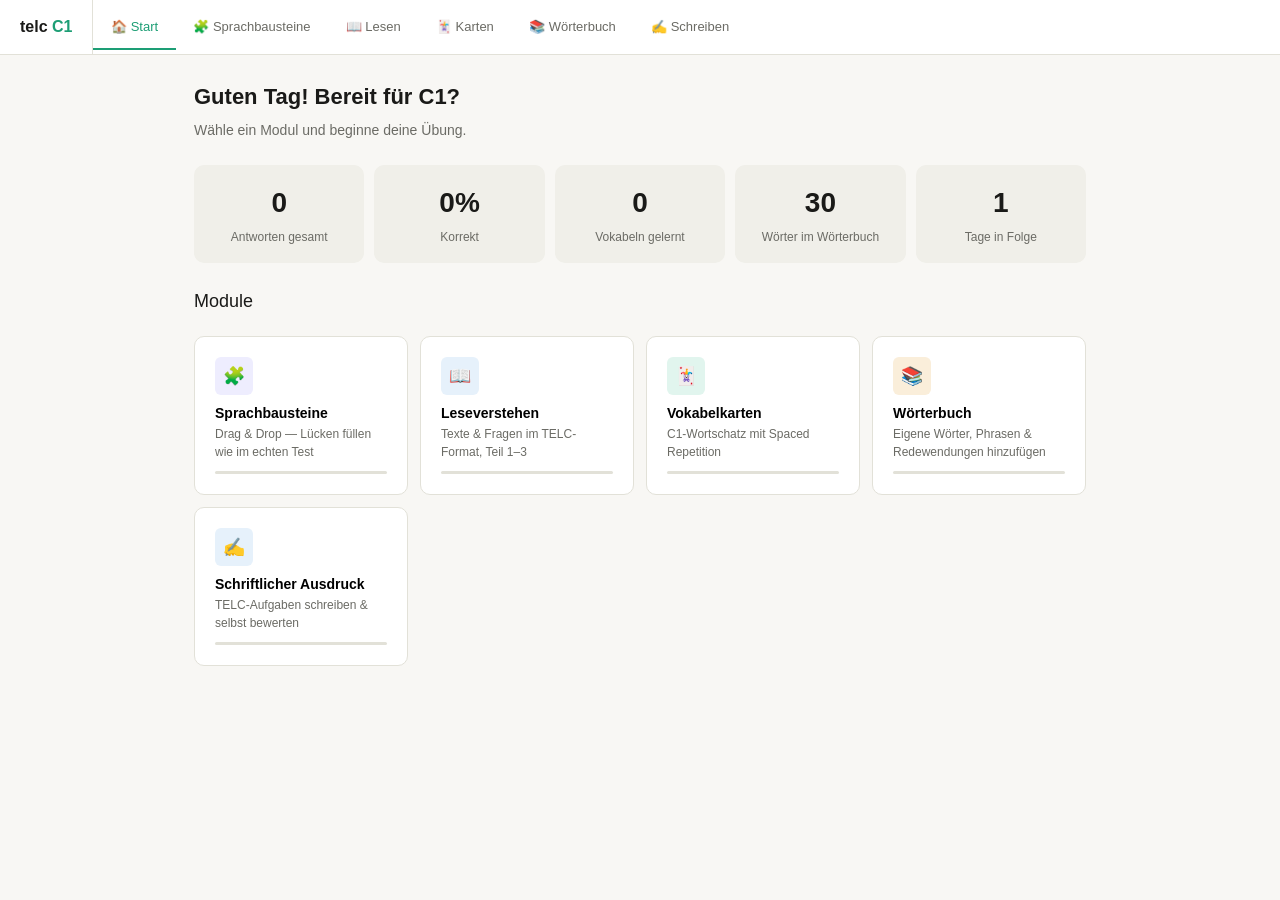
==== index.html @ 596b0657 "Add files via upload" ====
<!DOCTYPE html>
<html lang="de">
<head>
<meta charset="UTF-8">
<meta name="viewport" content="width=device-width, initial-scale=1.0">
<title>TELC C1 Deutsch Trainer</title>
<style>
*{box-sizing:border-box;margin:0;padding:0}
:root{
  --bg:#f8f7f4;--bg2:#ffffff;--bg3:#f0efe9;
  --border:#e2e1d8;--border2:#c8c7be;
  --text:#1a1a18;--text2:#6b6b65;--text3:#9b9b94;
  --green:#1d9e75;--green-l:#e1f5ee;--green-d:#0f6e56;
  --purple:#7f77dd;--purple-l:#eeedfe;--purple-d:#534ab7;
  --blue:#378add;--blue-l:#e6f1fb;--blue-d:#185fa5;
  --amber:#ba7517;--amber-l:#faeeda;--amber-d:#633806;
  --red:#e24b4a;--red-l:#fcebeb;--red-d:#a32d2d;
  --radius:10px;--radius-sm:6px;
  --shadow:0 1px 4px rgba(0,0,0,.06);
}
@media(prefers-color-scheme:dark){
  :root{
    --bg:#1a1a18;--bg2:#242420;--bg3:#2c2c28;
    --border:#3a3a34;--border2:#4a4a44;
    --text:#f0efe9;--text2:#a0a09a;--text3:#6b6b65;
    --green-l:#0a3020;--green-d:#9fe1cb;
    --purple-l:#1e1c40;--purple-d:#afa9ec;
    --blue-l:#0a1e35;--blue-d:#85b7eb;
    --amber-l:#2a1a05;--amber-d:#fac775;
    --red-l:#2a0f0f;--red-d:#f09595;
  }
}
body{font-family:-apple-system,BlinkMacSystemFont,'Segoe UI',sans-serif;background:var(--bg);color:var(--text);min-height:100vh;font-size:15px;line-height:1.6}

/* ── NAV ── */
.nav{background:var(--bg2);border-bottom:1px solid var(--border);position:sticky;top:0;z-index:100;display:flex;align-items:center;gap:0;overflow-x:auto}
.nav-logo{padding:.9rem 1.25rem;font-weight:700;font-size:16px;white-space:nowrap;border-right:1px solid var(--border);color:var(--text)}
.nav-logo span{color:var(--green)}
.nav-tabs{display:flex;overflow-x:auto}
.nav-tab{padding:.9rem 1.1rem;font-size:13px;color:var(--text2);cursor:pointer;white-space:nowrap;border:none;background:none;border-bottom:2px solid transparent;transition:all .2s;font-family:inherit;display:flex;align-items:center;gap:6px}
.nav-tab:hover{color:var(--text);background:var(--bg3)}
.nav-tab.active{color:var(--green);border-bottom-color:var(--green);font-weight:500}

/* ── LAYOUT ── */
.main{max-width:940px;margin:0 auto;padding:1.5rem}
.screen{display:none}.screen.active{display:block}

/* ── CARDS & BASICS ── */
.card{background:var(--bg2);border:1px solid var(--border);border-radius:var(--radius);padding:1.25rem;box-shadow:var(--shadow)}
.section-head{display:flex;align-items:center;justify-content:space-between;margin-bottom:1.25rem;flex-wrap:wrap;gap:.5rem}
.section-head h2{font-size:18px;font-weight:500}
.btn{padding:7px 16px;border-radius:var(--radius-sm);border:1px solid var(--border2);background:var(--bg2);color:var(--text);font-size:13px;cursor:pointer;transition:all .2s;font-family:inherit;display:inline-flex;align-items:center;gap:6px}
.btn:hover{background:var(--bg3)}
.btn.primary{background:var(--green);color:#fff;border-color:var(--green)}
.btn.primary:hover{background:var(--green-d)}
.btn.sm{padding:5px 12px;font-size:12px}
.badge{display:inline-block;padding:2px 9px;border-radius:99px;font-size:12px;font-weight:500}
.badge.green{background:var(--green-l);color:var(--green-d)}
.badge.purple{background:var(--purple-l);color:var(--purple-d)}
.badge.amber{background:var(--amber-l);color:var(--amber-d)}
.badge.red{background:var(--red-l);color:var(--red-d)}

/* ── DASHBOARD ── */
.stats-grid{display:grid;grid-template-columns:repeat(auto-fit,minmax(130px,1fr));gap:10px;margin-bottom:1.5rem}
.stat{background:var(--bg3);border-radius:var(--radius);padding:1rem;text-align:center}
.stat .n{font-size:28px;font-weight:600;color:var(--text)}
.stat .l{font-size:12px;color:var(--text2);margin-top:2px}
.modules-grid{display:grid;grid-template-columns:repeat(auto-fit,minmax(190px,1fr));gap:12px}
.module-btn{background:var(--bg2);border:1px solid var(--border);border-radius:var(--radius);padding:1.25rem;cursor:pointer;transition:all .2s;text-align:left}
.module-btn:hover{border-color:var(--green);transform:translateY(-2px);box-shadow:0 4px 12px rgba(0,0,0,.08)}
.module-btn .ico{width:38px;height:38px;border-radius:var(--radius-sm);display:flex;align-items:center;justify-content:center;font-size:18px;margin-bottom:10px}
.module-btn h3{font-size:14px;font-weight:600;margin-bottom:4px}
.module-btn p{font-size:12px;color:var(--text2);line-height:1.5}
.prog-bar{height:3px;background:var(--border);border-radius:99px;margin-top:10px;overflow:hidden}
.prog-fill{height:100%;border-radius:99px;background:var(--green);transition:width .5s}

/* ── SPRACHBAUSTEINE ── */
.sb-text{font-size:15px;line-height:2.2;color:var(--text);margin-bottom:1rem}
.slot{display:inline-flex;align-items:center;min-width:120px;height:28px;border-bottom:2px solid var(--green);padding:0 6px;margin:0 3px;cursor:pointer;vertical-align:middle;font-size:14px;color:var(--green);border-radius:4px 4px 0 0;transition:all .2s;position:relative}
.slot.drag-over{background:var(--green-l)}
.slot.filled{color:var(--text);border-color:var(--border2);font-weight:500}
.slot.ok{border-color:var(--green)!important;color:var(--green)!important;background:var(--green-l)}
.slot.err{border-color:var(--red)!important;color:var(--red)!important;background:var(--red-l)}
.slot-num{font-size:10px;color:var(--text3);position:absolute;top:-14px;left:0}
.chips{display:flex;flex-wrap:wrap;gap:7px;padding-top:1rem;border-top:1px solid var(--border);margin-top:.5rem}
.chip{padding:5px 14px;border-radius:99px;border:1px solid var(--border2);background:var(--bg3);font-size:13px;cursor:grab;transition:all .2s;user-select:none;color:var(--text)}
.chip:hover{border-color:var(--green);color:var(--green);background:var(--green-l)}
.chip.sel{border-color:var(--green);background:var(--green-l);color:var(--green-d);font-weight:500}
.chip.used{opacity:.3;pointer-events:none}
.chip.drag{opacity:.4}
.sb-result{margin-top:1rem;padding:1rem;border-radius:var(--radius);background:var(--bg3);font-size:14px}
.level-row{display:flex;gap:6px;flex-wrap:wrap}
.level-pill{padding:5px 14px;border-radius:99px;border:1px solid var(--border2);background:var(--bg3);font-size:12px;cursor:pointer;color:var(--text2);font-family:inherit;transition:all .2s}
.level-pill.active{background:var(--purple);color:#fff;border-color:var(--purple)}

/* ── GRAMMAR SIDEBAR ── */
.exercise-layout{display:grid;grid-template-columns:1fr 280px;gap:1rem;align-items:start}
@media(max-width:680px){.exercise-layout{grid-template-columns:1fr}}
.grammar-sidebar{background:var(--amber-l);border:1px solid var(--amber);border-radius:var(--radius);padding:1rem;font-size:13px;color:var(--text);line-height:1.7}
.grammar-sidebar h4{font-size:13px;font-weight:600;color:var(--amber-d);margin-bottom:.5rem;display:flex;align-items:center;gap:6px}
.grammar-sidebar .rule{margin-bottom:.75rem;padding-bottom:.75rem;border-bottom:1px solid rgba(0,0,0,.07)}
.grammar-sidebar .rule:last-child{margin-bottom:0;padding-bottom:0;border-bottom:none}
.grammar-sidebar .example{font-style:italic;color:var(--text2);font-size:12px;margin-top:3px}

/* ── LESEN ── */
.lesen-grid{display:grid;grid-template-columns:1fr 1fr;gap:1rem}
@media(max-width:640px){.lesen-grid{grid-template-columns:1fr}}
.text-scroll{max-height:460px;overflow-y:auto;background:var(--bg2);border:1px solid var(--border);border-radius:var(--radius);padding:1.25rem}
.text-scroll h4{font-size:12px;font-weight:600;color:var(--text2);text-transform:uppercase;letter-spacing:.06em;margin-bottom:.75rem}
.text-scroll p{font-size:14px;line-height:1.8;margin-bottom:.75rem;color:var(--text)}
.q-list{display:flex;flex-direction:column;gap:8px}
.q-item{background:var(--bg2);border:1px solid var(--border);border-radius:var(--radius);padding:1rem}
.q-item .q-text{font-size:13px;font-weight:600;margin-bottom:.5rem;color:var(--text)}
.q-opts{display:flex;flex-direction:column;gap:5px}
.q-opt{padding:6px 11px;border-radius:var(--radius-sm);border:1px solid var(--border);background:var(--bg3);font-size:13px;text-align:left;cursor:pointer;transition:all .15s;color:var(--text);font-family:inherit}
.q-opt:hover{border-color:var(--blue);background:var(--blue-l)}
.q-opt.sel{border-color:var(--purple);background:var(--purple-l);color:var(--purple-d)}
.q-opt.ok{border-color:var(--green)!important;background:var(--green-l)!important;color:var(--green-d)!important}
.q-opt.err{border-color:var(--red)!important;background:var(--red-l)!important;color:var(--red-d)!important}

/* ── VOKABELN / FLASHCARD ── */
.vocab-top{display:flex;gap:8px;margin-bottom:1rem;flex-wrap:wrap;align-items:center}
.cat-sel{padding:6px 12px;border-radius:var(--radius-sm);border:1px solid var(--border2);background:var(--bg2);color:var(--text);font-size:13px;font-family:inherit;cursor:pointer}
.flashcard-wrap{perspective:1000px;height:200px;margin-bottom:1rem;cursor:pointer;user-select:none}
.flashcard{position:relative;width:100%;height:100%;transform-style:preserve-3d;transition:transform .45s}
.flashcard.flip{transform:rotateY(180deg)}
.cf{position:absolute;inset:0;backface-visibility:hidden;background:var(--bg2);border:1px solid var(--border);border-radius:var(--radius);display:flex;flex-direction:column;align-items:center;justify-content:center;padding:1.5rem;text-align:center;box-shadow:var(--shadow)}
.cf.back{transform:rotateY(180deg);background:var(--green-l);border-color:var(--green)}
.cf .word{font-size:24px;font-weight:600;color:var(--text);margin-bottom:6px}
.cf .hint{font-size:12px;color:var(--text3)}
.cf .trans{font-size:17px;font-weight:500;color:var(--green-d);margin-bottom:6px}
.cf .ex{font-size:13px;color:var(--text2);font-style:italic;line-height:1.5}
.flip-hint{font-size:12px;color:var(--text3);margin-top:10px}
.card-nav{display:flex;align-items:center;justify-content:center;gap:1rem;margin-bottom:.75rem}
.card-ctr{font-size:13px;color:var(--text2)}
.rate-row{display:flex;gap:8px;justify-content:center;flex-wrap:wrap;margin-bottom:1.5rem}
.rate-btn{padding:7px 18px;border-radius:var(--radius-sm);border:1px solid;font-size:13px;cursor:pointer;font-family:inherit;transition:all .2s}
.rb-h{border-color:var(--red);color:var(--red);background:var(--red-l)}
.rb-h:hover{background:var(--red);color:#fff}
.rb-m{border-color:var(--amber);color:var(--amber);background:var(--amber-l)}
.rb-m:hover{background:var(--amber);color:#fff}
.rb-e{border-color:var(--green);color:var(--green-d);background:var(--green-l)}
.rb-e:hover{background:var(--green);color:#fff}

/* ── WÖRTERBUCH ── */
.dict-toolbar{display:flex;gap:8px;margin-bottom:1rem;flex-wrap:wrap;align-items:center}
.dict-search{flex:1;min-width:180px;padding:8px 12px;border-radius:var(--radius-sm);border:1px solid var(--border2);background:var(--bg2);color:var(--text);font-size:13px;font-family:inherit}
.dict-search:focus{outline:none;border-color:var(--green)}
.dict-table{width:100%;border-collapse:collapse;font-size:13px}
.dict-table th{padding:8px 12px;text-align:left;background:var(--bg3);border-bottom:1px solid var(--border);font-weight:600;font-size:12px;color:var(--text2);text-transform:uppercase;letter-spacing:.04em}
.dict-table td{padding:8px 12px;border-bottom:1px solid var(--border);vertical-align:top;color:var(--text)}
.dict-table tr:hover td{background:var(--bg3)}
.dict-table .tag{display:inline-block;padding:1px 8px;border-radius:99px;font-size:11px;font-weight:500;margin-right:4px}
.dict-add-form{background:var(--bg3);border:1px solid var(--border);border-radius:var(--radius);padding:1.25rem;margin-bottom:1rem}
.dict-add-form h4{font-size:14px;font-weight:600;margin-bottom:1rem;color:var(--text)}
.form-grid{display:grid;grid-template-columns:repeat(auto-fit,minmax(180px,1fr));gap:8px;margin-bottom:10px}
.form-input{padding:8px 12px;border-radius:var(--radius-sm);border:1px solid var(--border2);background:var(--bg2);color:var(--text);font-size:13px;font-family:inherit;width:100%}
.form-input:focus{outline:none;border-color:var(--green)}
.form-input::placeholder{color:var(--text3)}
select.form-input{cursor:pointer}
.dict-actions{display:flex;gap:6px;justify-content:flex-end;align-items:center;flex-wrap:wrap}
.del-btn{padding:3px 8px;border-radius:var(--radius-sm);border:1px solid var(--border);background:none;color:var(--text3);font-size:12px;cursor:pointer;transition:all .2s}
.del-btn:hover{border-color:var(--red);color:var(--red);background:var(--red-l)}
.import-area{margin-top:.75rem;padding:.75rem;background:var(--bg2);border-radius:var(--radius-sm);border:1px solid var(--border);font-size:12px;color:var(--text2)}
.tag-filter{display:flex;gap:6px;flex-wrap:wrap;margin-bottom:1rem}
.tf{padding:4px 12px;border-radius:99px;border:1px solid var(--border2);background:var(--bg3);font-size:12px;cursor:pointer;color:var(--text2);font-family:inherit;transition:all .2s}
.tf.active{background:var(--green);color:#fff;border-color:var(--green)}
.empty-state{text-align:center;padding:3rem;color:var(--text2);font-size:14px}

/* ── SCHREIBEN ── */
.task-box{background:var(--blue-l);border:1px solid var(--blue);border-radius:var(--radius);padding:1.25rem;margin-bottom:1rem}
.task-box .task-label{font-size:11px;font-weight:600;color:var(--blue-d);text-transform:uppercase;letter-spacing:.06em;margin-bottom:.5rem}
.task-box p{font-size:14px;color:var(--text);line-height:1.7}
.schreiben-ta{width:100%;min-height:220px;border:1px solid var(--border2);border-radius:var(--radius);padding:1rem;font-size:14px;line-height:1.8;resize:vertical;font-family:inherit;color:var(--text);background:var(--bg2)}
.schreiben-ta:focus{outline:none;border-color:var(--green)}
.wc{font-size:12px;text-align:right;margin-top:4px;color:var(--text3)}
.criteria-row{display:grid;grid-template-columns:repeat(auto-fit,minmax(200px,1fr));gap:8px;margin-top:1rem}
.crit-item{background:var(--bg3);border-radius:var(--radius-sm);padding:.75rem}
.crit-name{font-size:12px;font-weight:600;color:var(--text2);margin-bottom:6px}
.crit-grades{display:flex;gap:5px}
.cg{width:36px;height:28px;border-radius:var(--radius-sm);border:1px solid var(--border2);background:var(--bg2);font-size:12px;font-weight:600;cursor:pointer;transition:all .2s;color:var(--text2);font-family:inherit}
.cg:hover{border-color:var(--green);color:var(--green)}
.cg.A.lit{background:var(--green-l);border-color:var(--green);color:var(--green-d)}
.cg.B.lit{background:var(--blue-l);border-color:var(--blue);color:var(--blue-d)}
.cg.C.lit{background:var(--amber-l);border-color:var(--amber);color:var(--amber-d)}
.cg.D.lit{background:var(--red-l);border-color:var(--red);color:var(--red-d)}
.saved-writings{margin-top:1.5rem}
.saved-item{background:var(--bg3);border:1px solid var(--border);border-radius:var(--radius-sm);padding:.75rem;margin-bottom:.5rem;font-size:13px}
.saved-item .si-date{font-size:11px;color:var(--text3);float:right}
.saved-item .si-task{font-weight:600;margin-bottom:4px;color:var(--text);font-size:12px}
.saved-item .si-text{color:var(--text2);line-height:1.5}

/* ── TOAST ── */
.toast{position:fixed;bottom:1.5rem;right:1.5rem;background:var(--bg2);border:1px solid var(--border2);border-radius:var(--radius);padding:11px 18px;font-size:13px;color:var(--text);box-shadow:0 4px 20px rgba(0,0,0,.12);z-index:9999;transform:translateY(80px);opacity:0;transition:all .3s;max-width:280px}
.toast.show{transform:translateY(0);opacity:1}
.toast.ok{border-color:var(--green);color:var(--green-d);background:var(--green-l)}
.toast.bad{border-color:var(--red);color:var(--red-d);background:var(--red-l)}
</style>
</head>
<body>

<nav class="nav">
  <div class="nav-logo">telc <span>C1</span></div>
  <div class="nav-tabs">
    <button class="nav-tab active" onclick="go('dash')" data-s="dash">🏠 Start</button>
    <button class="nav-tab" onclick="go('sb')" data-s="sb">🧩 Sprachbausteine</button>
    <button class="nav-tab" onclick="go('lesen')" data-s="lesen">📖 Lesen</button>
    <button class="nav-tab" onclick="go('vocab')" data-s="vocab">🃏 Karten</button>
    <button class="nav-tab" onclick="go('dict')" data-s="dict">📚 Wörterbuch</button>
    <button class="nav-tab" onclick="go('schreiben')" data-s="schreiben">✍️ Schreiben</button>
  </div>
</nav>

<main class="main">

<!-- DASHBOARD -->
<div class="screen active" id="s-dash">
  <div style="margin-bottom:1.5rem">
    <h1 style="font-size:22px;font-weight:600;margin-bottom:4px">Guten Tag! Bereit für C1?</h1>
    <p style="color:var(--text2);font-size:14px">Wähle ein Modul und beginne deine Übung.</p>
  </div>
  <div class="stats-grid">
    <div class="stat"><div class="n" id="ds-total">0</div><div class="l">Antworten gesamt</div></div>
    <div class="stat"><div class="n" id="ds-pct">0%</div><div class="l">Korrekt</div></div>
    <div class="stat"><div class="n" id="ds-vocab">0</div><div class="l">Vokabeln gelernt</div></div>
    <div class="stat"><div class="n" id="ds-words">0</div><div class="l">Wörter im Wörterbuch</div></div>
    <div class="stat"><div class="n" id="ds-streak">0</div><div class="l">Tage in Folge</div></div>
  </div>
  <div class="section-head"><h2>Module</h2></div>
  <div class="modules-grid">
    <button class="module-btn" onclick="go('sb')">
      <div class="ico" style="background:var(--purple-l);color:var(--purple)">🧩</div>
      <h3>Sprachbausteine</h3>
      <p>Drag & Drop — Lücken füllen wie im echten Test</p>
      <div class="prog-bar"><div class="prog-fill" id="pb-sb" style="width:0%"></div></div>
    </button>
    <button class="module-btn" onclick="go('lesen')">
      <div class="ico" style="background:var(--blue-l);color:var(--blue)">📖</div>
      <h3>Leseverstehen</h3>
      <p>Texte & Fragen im TELC-Format, Teil 1–3</p>
      <div class="prog-bar"><div class="prog-fill" id="pb-ls" style="width:0%"></div></div>
    </button>
    <button class="module-btn" onclick="go('vocab')">
      <div class="ico" style="background:var(--green-l);color:var(--green)">🃏</div>
      <h3>Vokabelkarten</h3>
      <p>C1-Wortschatz mit Spaced Repetition</p>
      <div class="prog-bar"><div class="prog-fill" id="pb-vk" style="width:0%"></div></div>
    </button>
    <button class="module-btn" onclick="go('dict')">
      <div class="ico" style="background:var(--amber-l);color:var(--amber)">📚</div>
      <h3>Wörterbuch</h3>
      <p>Eigene Wörter, Phrasen & Redewendungen hinzufügen</p>
      <div class="prog-bar"><div class="prog-fill" id="pb-dc" style="width:0%"></div></div>
    </button>
    <button class="module-btn" onclick="go('schreiben')">
      <div class="ico" style="background:var(--blue-l);color:var(--blue)">✍️</div>
      <h3>Schriftlicher Ausdruck</h3>
      <p>TELC-Aufgaben schreiben & selbst bewerten</p>
      <div class="prog-bar"><div class="prog-fill" id="pb-sc" style="width:0%"></div></div>
    </button>
  </div>
</div>

<!-- SPRACHBAUSTEINE -->
<div class="screen" id="s-sb">
  <div class="section-head">
    <h2>Sprachbausteine</h2>
    <div style="display:flex;gap:8px;flex-wrap:wrap;align-items:center">
      <div class="level-row">
        <button class="level-pill active" onclick="setSBLvl('B2',this)">B2</button>
        <button class="level-pill" onclick="setSBLvl('C1',this)">C1</button>
      </div>
      <button class="btn sm" onclick="newSB()">🔀 Neue Aufgabe</button>
    </div>
  </div>
  <div class="exercise-layout">
    <div>
      <div class="card" style="margin-bottom:1rem">
        <div class="sb-text" id="sb-text"></div>
        <div class="chips" id="sb-chips"></div>
      </div>
      <div style="display:flex;gap:8px;justify-content:flex-end;margin-bottom:.5rem">
        <button class="btn" onclick="checkSB()">✓ Überprüfen</button>
        <button class="btn primary" onclick="newSB()">Weiter →</button>
      </div>
      <div id="sb-res" style="display:none" class="sb-result"></div>
    </div>
    <div class="grammar-sidebar" id="grammar-box">
      <h4>📐 Grammatik-Tipp</h4>
      <div id="grammar-content"></div>
    </div>
  </div>
</div>

<!-- LESEN -->
<div class="screen" id="s-lesen">
  <div class="section-head">
    <h2>Leseverstehen</h2>
    <div style="display:flex;gap:8px;align-items:center;flex-wrap:wrap">
      <select class="btn sm" id="lesen-sel" onchange="loadLesen()" style="padding:5px 10px">
        <option value="0">Teil 1 — Satz-Zuordnung</option>
        <option value="1">Teil 3 — Richtig / Falsch / Nicht im Text</option>
      </select>
      <button class="btn sm primary" onclick="checkLesen()">Prüfen</button>
    </div>
  </div>
  <div class="lesen-grid">
    <div class="text-scroll" id="lesen-text"></div>
    <div class="q-list" id="lesen-qs"></div>
  </div>
</div>

<!-- VOKABELKARTEN -->
<div class="screen" id="s-vocab">
  <div class="section-head">
    <h2>Vokabelkarten</h2>
    <span class="badge green" id="vc-badge">0/0</span>
  </div>
  <div class="vocab-top">
    <select class="cat-sel" id="vc-cat" onchange="loadVocab()">
      <option value="all">Alle Kategorien</option>
      <option value="gesellschaft">Gesellschaft</option>
      <option value="bildung">Bildung</option>
      <option value="wirtschaft">Wirtschaft</option>
      <option value="umwelt">Umwelt</option>
      <option value="digital">Digitalisierung</option>
      <option value="konnektoren">Konnektoren C1</option>
      <option value="custom">Mein Wörterbuch ★</option>
    </select>
    <button class="btn sm" onclick="setVF('all',this)" id="vf-all">Alle</button>
    <button class="btn sm" onclick="setVF('hard',this)" id="vf-hard">Schwer</button>
    <button class="btn sm" onclick="setVF('new',this)" id="vf-new">Neu</button>
  </div>
  <div class="flashcard-wrap" onclick="flipCard()">
    <div class="flashcard" id="flashcard">
      <div class="cf front">
        <div class="word" id="fc-word"></div>
        <div class="hint" id="fc-hint"></div>
        <div class="flip-hint">↺ Klicken zum Umdrehen</div>
      </div>
      <div class="cf back">
        <div class="trans" id="fc-trans"></div>
        <div class="ex" id="fc-ex"></div>
      </div>
    </div>
  </div>
  <div class="card-nav">
    <button class="btn sm" onclick="prevC()">◀</button>
    <span class="card-ctr" id="fc-ctr">1 / 1</span>
    <button class="btn sm" onclick="nextC()">▶</button>
  </div>
  <div class="rate-row">
    <button class="rate-btn rb-h" onclick="rate('hard')">😓 Schwer</button>
    <button class="rate-btn rb-m" onclick="rate('ok')">🤔 Geht so</button>
    <button class="rate-btn rb-e" onclick="rate('easy')">✅ Leicht!</button>
  </div>
</div>

<!-- WÖRTERBUCH -->
<div class="screen" id="s-dict">
  <div class="section-head">
    <h2>📚 Wörterbuch</h2>
    <div style="display:flex;gap:8px;flex-wrap:wrap">
      <button class="btn sm" onclick="toggleAddForm()">＋ Eintrag hinzufügen</button>
      <button class="btn sm" onclick="exportDict()">↓ Exportieren</button>
      <button class="btn sm" onclick="document.getElementById('imp-file').click()">↑ Importieren</button>
      <input type="file" id="imp-file" accept=".json" style="display:none" onchange="importDict(this)">
    </div>
  </div>

  <div class="dict-add-form" id="add-form">
    <h4>Neuen Eintrag hinzufügen</h4>
    <div class="form-grid">
      <input class="form-input" id="f-word" placeholder="Wort / Ausdruck (Deutsch)" />
      <input class="form-input" id="f-trans" placeholder="Übersetzung (Russisch)" />
      <input class="form-input" id="f-example" placeholder="Beispielsatz (optional)" />
      <input class="form-input" id="f-hint" placeholder="Wortart / Hinweis (z.B. Verb)" />
    </div>
    <div class="form-grid" style="grid-template-columns:1fr 1fr auto">
      <select class="form-input" id="f-cat">
        <option value="allgemein">Allgemein</option>
        <option value="gesellschaft">Gesellschaft</option>
        <option value="bildung">Bildung</option>
        <option value="wirtschaft">Wirtschaft</option>
        <option value="umwelt">Umwelt</option>
        <option value="digital">Digitalisierung</option>
        <option value="konnektoren">Konnektoren</option>
        <option value="redewendungen">Redewendungen</option>
        <option value="schreiben">Schreiben-Phrasen</option>
      </select>
      <select class="form-input" id="f-level">
        <option value="B2">B2</option>
        <option value="C1" selected>C1</option>
      </select>
      <button class="btn primary" onclick="addWord()">Hinzufügen</button>
    </div>
    <div class="import-area">
      💡 <strong>Schnell mehrere Wörter hinzufügen:</strong> Klicke auf "Importieren" und lade eine JSON-Datei hoch. Format: <code>[{"word":"...", "trans":"...", "example":"...", "hint":"...", "cat":"...", "level":"C1"}]</code>
    </div>
  </div>

  <div class="dict-toolbar">
    <input class="dict-search" id="dict-search" placeholder="Suchen..." oninput="renderDict()">
    <select class="cat-sel" id="dict-cat-filter" onchange="renderDict()" style="min-width:140px">
      <option value="all">Alle Kategorien</option>
      <option value="allgemein">Allgemein</option>
      <option value="gesellschaft">Gesellschaft</option>
      <option value="bildung">Bildung</option>
      <option value="wirtschaft">Wirtschaft</option>
      <option value="umwelt">Umwelt</option>
      <option value="digital">Digitalisierung</option>
      <option value="konnektoren">Konnektoren</option>
      <option value="redewendungen">Redewendungen</option>
      <option value="schreiben">Schreiben-Phrasen</option>
    </select>
    <select class="cat-sel" id="dict-lvl-filter" onchange="renderDict()">
      <option value="all">Alle Niveaus</option>
      <option value="B2">B2</option>
      <option value="C1">C1</option>
    </select>
  </div>

  <div id="dict-tag-row" class="tag-filter"></div>

  <div style="overflow-x:auto">
    <table class="dict-table">
      <thead>
        <tr>
          <th style="width:22%">Wort / Ausdruck</th>
          <th style="width:22%">Übersetzung</th>
          <th style="width:28%">Beispiel</th>
          <th style="width:12%">Kategorie</th>
          <th style="width:8%">Niveau</th>
          <th style="width:8%"></th>
        </tr>
      </thead>
      <tbody id="dict-tbody"></tbody>
    </table>
    <div id="dict-empty" class="empty-state" style="display:none">
      <p style="font-size:32px;margin-bottom:.5rem">📖</p>
      <p>Noch keine Einträge. Füge dein erstes Wort hinzu!</p>
    </div>
  </div>
  <div style="margin-top:.75rem;font-size:12px;color:var(--text3)" id="dict-count"></div>
</div>

<!-- SCHREIBEN -->
<div class="screen" id="s-schreiben">
  <div class="section-head">
    <h2>Schriftlicher Ausdruck</h2>
    <button class="btn sm" onclick="newTask()">🔀 Neue Aufgabe</button>
  </div>
  <div class="task-box">
    <div class="task-label">Pflichtaufgabe — ca. 200 Wörter</div>
    <p id="task-text"></p>
  </div>
  <textarea class="schreiben-ta" id="sch-ta" placeholder="Schreiben Sie hier Ihren Text..." oninput="updateWC()"></textarea>
  <div class="wc" id="wc-display">0 Wörter</div>
  <div style="font-size:13px;font-weight:600;color:var(--text2);margin:1rem 0 .5rem">Selbstbewertung — TELC-Kriterien (A = sehr gut, D = ungenügend):</div>
  <div class="criteria-row" id="criteria-row"></div>
  <div style="display:flex;gap:8px;justify-content:flex-end;margin-top:1rem">
    <button class="btn" onclick="document.getElementById('sch-ta').value='';updateWC()">Löschen</button>
    <button class="btn primary" onclick="saveWriting()">Speichern ✓</button>
  </div>
  <div class="saved-writings" id="saved-writings"></div>
</div>

</main>
<div class="toast" id="toast"></div>

<script>
// ─────────────────────────────────────────────
//  STATE + PERSISTENCE
// ─────────────────────────────────────────────
var DEF_STATE={
  total:0,correct:0,streak:0,lastDate:'',
  learned:[],hard:[],
  sbProg:0,lsProg:0,scProg:0,
  writings:[],
  customWords:[]
};
var S=JSON.parse(JSON.stringify(DEF_STATE));

function loadS(){
  try{var d=localStorage.getItem('telc_c1_v2');if(d)S=Object.assign(S,JSON.parse(d));}catch(e){}
  checkStreak();
  updateDash();
}
function saveS(){try{localStorage.setItem('telc_c1_v2',JSON.stringify(S));}catch(e){}}
function checkStreak(){
  var t=new Date().toDateString();
  if(S.lastDate===t)return;
  var y=new Date(Date.now()-86400000).toDateString();
  S.streak=(S.lastDate===y)?S.streak+1:1;
  S.lastDate=t;saveS();
}
function updateDash(){
  var pct=S.total>0?Math.round(S.correct/S.total*100):0;
  setText('ds-total',S.total);
  setText('ds-pct',pct+'%');
  setText('ds-vocab',S.learned.length);
  setText('ds-words',(VOCAB_BASE.length+S.customWords.length));
  setText('ds-streak',S.streak);
  var vp=Math.min(Math.round(S.learned.length/Math.max(VOCAB_BASE.length+S.customWords.length,1)*100),100);
  setW('pb-sb',Math.min(S.sbProg,100));
  setW('pb-ls',Math.min(S.lsProg,100));
  setW('pb-vk',vp);
  setW('pb-dc',S.customWords.length>0?Math.min(S.customWords.length*5,100):0);
  setW('pb-sc',Math.min(S.writings.length*20,100));
}
function setText(id,v){var el=document.getElementById(id);if(el)el.textContent=v;}
function setW(id,v){var el=document.getElementById(id);if(el)el.style.width=v+'%';}

function toast(msg,type){
  var t=document.getElementById('toast');
  t.textContent=msg;t.className='toast '+(type||'');
  t.classList.add('show');
  clearTimeout(t._t);
  t._t=setTimeout(function(){t.classList.remove('show');},2600);
}

function go(s){
  document.querySelectorAll('.screen').forEach(function(el){el.classList.remove('active');});
  document.querySelectorAll('.nav-tab').forEach(function(el){el.classList.remove('active');});
  document.getElementById('s-'+s).classList.add('active');
  var tab=document.querySelector('[data-s="'+s+'"]');
  if(tab)tab.classList.add('active');
  if(s==='dash')updateDash();
  if(s==='sb')newSB();
  if(s==='lesen')loadLesen();
  if(s==='vocab')loadVocab();
  if(s==='dict'){renderDict();renderTagRow();}
  if(s==='schreiben'){newTask();buildCriteria();renderSaved();}
}

// ─────────────────────────────────────────────
//  GRAMMAR TIPS DATA
// ─────────────────────────────────────────────
var GRAMMAR_TIPS={
  B2:[
    {title:'Konjunktiv II — Gegenwart',rules:[
      {rule:'würde + Infinitiv (Ersatzform)','example':'Ich würde das gerne machen.'},
      {rule:'sein → wäre, haben → hätte','example':'Wenn ich Zeit hätte, käme ich.'},
      {rule:'Modalverben: könnte, sollte, dürfte','example':'Das könnte schwierig werden.'}
    ]},
    {title:'Passiv — alle Formen',rules:[
      {rule:'Präsens: wird + Partizip II','example':'Das Buch wird gelesen.'},
      {rule:'Präteritum: wurde + Partizip II','example':'Das Gesetz wurde geändert.'},
      {rule:'Perfekt: ist + Partizip II + worden','example':'Die Stadt ist zerstört worden.'}
    ]},
    {title:'Relativsätze — Präpositionen',rules:[
      {rule:'Präp. + dem/der/dem/denen','example':'Das Haus, in dem ich wohne...'},
      {rule:'Wo-Wörter: womit, worüber, wofür','example':'Das Thema, worüber wir sprechen...'},
      {rule:'Genitiv: dessen / deren','example':'Der Mann, dessen Auto gestohlen wurde...'}
    ]}
  ],
  C1:[
    {title:'Partizipialkonstruktionen',rules:[
      {rule:'Partizip II als Attribut (vor dem Nomen)','example':'Die getroffene Entscheidung war falsch.'},
      {rule:'Partizip I als Attribut','example':'Der schlafende Hund lag auf dem Sofa.'},
      {rule:'Erweitertes Partizip','example':'Die von der Regierung getroffene Entscheidung...'}
    ]},
    {title:'Nominalisierung',rules:[
      {rule:'Verb → Nomen (das + Infinitiv)','example':'Das Lesen fördert die Konzentration.'},
      {rule:'Adj. → Nomen','example':'das Schöne, das Wichtige, das Wesentliche'},
      {rule:'Nomen statt Nebensatz (C1-Stil)','example':'trotz der steigenden Kosten = obwohl die Kosten steigen'}
    ]},
    {title:'Komplexe Konnektoren',rules:[
      {rule:'infolgedessen — вследствие этого','example':'Es regnete; infolgedessen blieben wir zu Hause.'},
      {rule:'wenngleich — хотя','example':'Wenngleich es schwer war, schaffte er es.'},
      {rule:'zumal — тем более что','example':'Wir gehen nicht, zumal es spät ist.'},
      {rule:'nichtsdestotrotz — тем не менее','example':'Es war schwer; nichtsdestotrotz gelang es.'}
    ]},
    {title:'Erweiterte Attribute',rules:[
      {rule:'Adjektiv + Genitivattribut','example':'ein von Experten empfohlenes Buch'},
      {rule:'Partizipgruppe vor dem Nomen','example':'die seit Jahren diskutierte Frage'},
      {rule:'Entspricht oft einem Relativsatz','example':'= die Frage, die seit Jahren diskutiert wird'}
    ]}
  ]
};

// ─────────────────────────────────────────────
//  SPRACHBAUSTEINE DATA
// ─────────────────────────────────────────────
var SB_DATA={
  B2:[
    {
      text:'Viele Experten sind der Meinung, dass die Digitalisierung die Arbeitswelt grundlegend {0} wird. Dabei {1} es sich um einen Prozess, der bereits seit Jahren im Gange ist. Unternehmen {2} zunehmend auf künstliche Intelligenz, um Effizienz zu steigern. Gleichzeitig {3} viele Arbeitnehmer, dass ihre Qualifikationen nicht mehr ausreichen.',
      slots:['verändern','handelt','setzen','befürchten'],
      opts:['verändern','handelt','setzen','befürchten','benutzen','glauben','gehen','wissen'],
      tip:'B2'
    },
    {
      text:'Das Thema Klimawandel {0} in der öffentlichen Diskussion eine immer größere Rolle. Wissenschaftler {1} darauf hin, dass die CO₂-Emissionen drastisch reduziert werden müssen. Viele Länder haben sich {2} verpflichtet, bis 2050 klimaneutral zu {3}.',
      slots:['spielt','weisen','dazu','werden'],
      opts:['spielt','weisen','dazu','werden','nimmt','zeigen','damit','sein'],
      tip:'B2'
    },
    {
      text:'Die meisten Studierenden sind der Ansicht, dass ein Auslandssemester {0} für ihre persönliche Entwicklung ist. Es {1} ihnen, neue Kulturen kennenzulernen und Sprachkenntnisse zu {2}. Außerdem {3} ein solcher Aufenthalt die Berufsaussichten erheblich.',
      slots:['wichtig','ermöglicht','verbessern','verbessert'],
      opts:['wichtig','ermöglicht','verbessern','verbessert','gut','erlaubt','lernen','steigert'],
      tip:'B2'
    }
  ],
  C1:[
    {
      text:'Die zunehmende Urbanisierung {0} weitreichende Folgen für die Gesellschaft. Während Städte {1} wachsen und wirtschaftlich aufblühen, kämpfen ländliche Regionen mit dem demographischen Wandel. Hinzu {2}, dass qualifizierte Fachkräfte {3} in Ballungszentren abwandern, was die regionale Ungleichheit {4}.',
      slots:['hat','stetig','kommt','vermehrt','verschärft'],
      opts:['hat','stetig','kommt','vermehrt','verschärft','zeigt','stark','tritt','oft','verbessert'],
      tip:'C1'
    },
    {
      text:'Die Frage, inwieweit künstliche Intelligenz menschliche Kreativität {0} kann, wird kontrovers diskutiert. Befürworter {1} darauf, dass KI-Systeme lediglich als Werkzeug dienen und menschliche Schöpferkraft {2} beeinflussen. Kritiker {3} hingegen, dass eine zunehmende Abhängigkeit langfristig zu einem {4} der originären Denkfähigkeit führen könnte.',
      slots:['ersetzen','verweisen','nicht negativ','warnen','Rückgang'],
      opts:['ersetzen','verweisen','nicht negativ','warnen','Rückgang','ablösen','zeigen','kaum','betonen','Verlust'],
      tip:'C1'
    },
    {
      text:'Infolge des globalen Klimawandels {0} sich die Lebensbedingungen vieler Tierarten {1} verschlechtert. Nichtsdestotrotz {2} es Regionen, in denen Schutzmaßnahmen greifen und Populationen sich erholen. Wenngleich diese Entwicklung {3}, bleibt der Handlungsbedarf {4}.',
      slots:['haben','erheblich','gibt','ermutigend ist','enorm'],
      opts:['haben','erheblich','gibt','ermutigend ist','enorm','sind','stark','existieren','positiv war','groß'],
      tip:'C1'
    }
  ]
};

var sbLvl='B2',sbIdx=0,sbEx=null,selChip=null,selChipEl=null;

function setSBLvl(l,btn){
  sbLvl=l;
  document.querySelectorAll('.level-pill').forEach(function(b){b.classList.remove('active');});
  btn.classList.add('active');
  newSB();
}

function newSB(){
  var arr=SB_DATA[sbLvl];
  sbIdx=(sbIdx+1)%arr.length;
  sbEx=arr[sbIdx];
  selChip=null;selChipEl=null;
  renderSB();
  showGrammar(sbEx.tip);
  document.getElementById('sb-res').style.display='none';
}

function showGrammar(lvl){
  var tips=GRAMMAR_TIPS[lvl]||GRAMMAR_TIPS.C1;
  var tip=tips[Math.floor(Math.random()*tips.length)];
  var html='<div class="rule"><strong>'+tip.title+'</strong></div>';
  tip.rules.forEach(function(r){
    html+='<div class="rule"><div>'+r.rule+'</div><div class="example">'+r.example+'</div></div>';
  });
  document.getElementById('grammar-content').innerHTML=html;
}

function renderSB(){
  var ex=sbEx;
  var txt=ex.text.replace(/\{(\d+)\}/g,function(m,i){
    return '<span class="slot" id="sl-'+i+'" onclick="clickSlot('+i+')" ondragover="event.preventDefault();this.classList.add(\'drag-over\')" ondragleave="this.classList.remove(\'drag-over\')" ondrop="dropSlot(event,'+i+')"><span class="slot-num">'+(parseInt(i)+1)+'</span>&nbsp;&nbsp;&nbsp;&nbsp;&nbsp;</span>';
  });
  document.getElementById('sb-text').innerHTML=txt;
  var shuffled=ex.opts.slice().sort(function(){return Math.random()-.5;});
  var html='';
  shuffled.forEach(function(w,i){
    html+='<span class="chip" id="ch-'+i+'" draggable="true" data-w="'+w+'" onclick="clickChip(\''+w+'\',\'ch-'+i+'\')" ondragstart="dragChip(event,\''+w+'\',\'ch-'+i+'\')" ondragend="this.classList.remove(\'drag\')">'+w+'</span>';
  });
  document.getElementById('sb-chips').innerHTML=html;
}

function clickChip(w,id){
  if(selChipEl)selChipEl.classList.remove('sel');
  selChip={w:w,id:id};
  selChipEl=document.getElementById(id);
  selChipEl.classList.add('sel');
}

function clickSlot(i){
  if(!selChip)return;
  fillSlot(i,selChip.w,selChip.id);
  selChip=null;selChipEl=null;
}

function fillSlot(i,w,chipId){
  var sl=document.getElementById('sl-'+i);
  if(sl.dataset.chipId){
    var old=document.getElementById(sl.dataset.chipId);
    if(old){old.classList.remove('used');old.style.display='';}
  }
  sl.innerHTML='<span class="slot-num">'+(i+1)+'</span>'+w;
  sl.dataset.w=w;sl.dataset.chipId=chipId;sl.classList.add('filled');
  var chip=document.getElementById(chipId);
  if(chip){chip.classList.add('used');chip.classList.remove('sel','drag');}
  selChip=null;selChipEl=null;
}

function dragChip(e,w,id){
  e.dataTransfer.setData('w',w);e.dataTransfer.setData('id',id);
  document.getElementById(id).classList.add('drag');
}

function dropSlot(e,i){
  e.preventDefault();
  var sl=document.getElementById('sl-'+i);sl.classList.remove('drag-over');
  fillSlot(i,e.dataTransfer.getData('w'),e.dataTransfer.getData('id'));
}

function checkSB(){
  var ex=sbEx,ok=0;
  ex.slots.forEach(function(ans,i){
    var sl=document.getElementById('sl-'+i);if(!sl)return;
    var given=(sl.dataset.w||'').toLowerCase().trim();
    sl.classList.remove('ok','err');
    if(given===ans.toLowerCase()){sl.classList.add('ok');ok++;}
    else sl.classList.add('err');
  });
  S.total+=ex.slots.length;S.correct+=ok;S.sbProg+=10;
  saveS();updateDash();
  var res=document.getElementById('sb-res');
  var pct=Math.round(ok/ex.slots.length*100);
  var col=pct===100?'var(--green)':pct>=50?'var(--amber)':'var(--red)';
  res.style.display='block';
  res.innerHTML='<strong style="color:'+col+'">'+ok+'/'+ex.slots.length+' richtig ('+pct+'%)</strong>'+(ok<ex.slots.length?' — Rote Lücken zeigen die richtigen Antworten nach dem nächsten Klick.':'  🎉 Perfekt!');
}

// ─────────────────────────────────────────────
//  LESEN DATA
// ─────────────────────────────────────────────
var LESEN=[
  {
    type:0,
    title:'Werbung in der sozialen Marktwirtschaft',
    text:[
      'Werbung, so behauptet die Werbeindustrie, sei der Motor unserer sozialen Marktwirtschaft. Die Werbung reguliere die Preise, führe zu ständiger Verbesserung der Produkte und informiere den Verbraucher. __(0)__ z',
      'Wie jeder andere Wirtschaftszweig funktioniert die Werbung nach dem Prinzip von Angebot und Nachfrage. Die Werbeschaffenden müssen die Werbung attraktiv gestalten, so dass sie unterhält, neugierig macht. __(1)__ Ein paar Sekunden Aufmerksamkeit — das ist der maximale Preis, den ein Zuschauer bereit ist, für gute Werbung zu zahlen.',
      'Genau hier liegt das Problem für die gesamte Werbeindustrie. __(2)__',
      'Damit beschäftigen sich seit den 1930er Jahren Generationen von Wissenschaftlern. __(3)__ Besonders die Wirtschaft will wissen, ob das Vermögen gut investiert ist.',
      'Werbungen überschreiten häufig auch die Grenzen des guten Geschmacks. Jeder Bürger hat das Recht, Beschwerde dagegen einzulegen. __(4)__ Dieser könnte die Werbegesetze verschärfen.',
      'Der Deutsche Werberat kann zwar einzelnen Firmen ihre Werbeaktionen nicht verbieten, er kann jedoch Empfehlungen aussprechen. __(5)__'
    ],
    sätze:[
      {id:'a',text:'a) Allerdings macht nicht jeder Gebrauch davon.'},
      {id:'b',text:'b) Das oberste Ziel der Werbung ist es nämlich, Interesse zu wecken.'},
      {id:'c',text:'c) Denn diesen Moment Aufmerksamkeit beansprucht jedes Produkt für sich.'},
      {id:'d',text:'d) Dies geschieht natürlich nicht allein aus Forschungsdrang.'},
      {id:'h',text:'h) Davor aber fürchten sich die Werbetreibenden, weil so der Gesetzgeber auf den Plan gerufen wird.'},
      {id:'f',text:'f) Häufig hören die Zeitungsverleger auf diese Empfehlung.'},
      {id:'z',text:'z) Kurz: Werbung schaffe Transparenz und eine größere Entscheidungsvielfalt. (Beispiel 0)'}
    ],
    qs:[
      {id:1,text:'Lücke 1:',opts:['a','b','c','d','f','h'],ans:'b'},
      {id:2,text:'Lücke 2:',opts:['a','b','c','d','f','h'],ans:'c'},
      {id:3,text:'Lücke 3:',opts:['a','b','c','d','f','h'],ans:'d'},
      {id:4,text:'Lücke 4:',opts:['a','b','c','d','f','h'],ans:'h'},
      {id:5,text:'Lücke 5:',opts:['a','b','c','d','f','h'],ans:'f'}
    ]
  },
  {
    type:1,
    title:'Hinter den Kulissen: Die Universitätsmensa',
    text:[
      'Mittags um zwölf in der Hamburger Mensa: Hunderte Studenten stehen in langen Warteschlangen. Einige mäkeln über das Essen, finden nicht das passende Gericht. Und ahnen dabei gar nicht, wie viel Aufwand hinter jeder Mahlzeit steckt.',
      '„Schon morgens um sieben treffen wir uns zur ersten Besprechung", sagt Mensaleiter Udo Klein. An einem gewöhnlichen Tag brutzeln die Köche rund 1.200 Currywürste und 500 Wok-Gerichte. Den Speiseplan tüfteln die Mensaleiter schon Wochen vorher aus.',
      'Ein EDV-System ermittelt die genauen Mengen und verschickt die Bestellungen automatisch an die Lieferanten. Frauen achten eher auf gesunde Ernährung. Studierende der Ingenieurwissenschaften essen lieber Currywurst und Schnitzel.',
      '„Seit 1998 haben wir die Preise nicht erhöht", sagt Michael Gradtke, „allerdings: Wenn wir nicht subventioniert würden, könnten wir diese Preise nicht halten." Die finanzielle Grundausstattung stammt aus den Sozialbeiträgen der Studierenden.',
      'Die Deutsche Gesellschaft für Ernährung (DGE) hat Empfehlungen herausgebracht: Ein Mittagessen sollte optimalerweise 733 Kalorien enthalten — zu 20 % aus Proteinen, zu 30 % aus Fetten und zu 50 % aus Kohlehydraten.'
    ],
    qs:[
      {id:13,text:'Einige Studierende bemängeln das Essensangebot.',opts:['richtig (+)','falsch (–)','nicht im Text (x)'],ans:'richtig (+)'},
      {id:14,text:'Es wird stets kurzfristig entschieden, welche Gerichte angeboten werden.',opts:['richtig (+)','falsch (–)','nicht im Text (x)'],ans:'falsch (–)'},
      {id:15,text:'Auch das Studienfach gibt Aufschluss über die bevorzugten Gerichte.',opts:['richtig (+)','falsch (–)','nicht im Text (x)'],ans:'richtig (+)'},
      {id:16,text:'Die Mitarbeiter berechnen selbst, wie viel sie von jedem Lebensmittel bestellen.',opts:['richtig (+)','falsch (–)','nicht im Text (x)'],ans:'falsch (–)'},
      {id:20,text:'Die Mensa der Universität Hamburg wird mit Zuschüssen unterstützt.',opts:['richtig (+)','falsch (–)','nicht im Text (x)'],ans:'richtig (+)'},
      {id:22,text:'Die DGE schreibt verbindlich vor, aus welchen Lebensmitteln ein Mensa-Essen bestehen muss.',opts:['richtig (+)','falsch (–)','nicht im Text (x)'],ans:'falsch (–)'}
    ]
  }
];

var lesenAns={};

function loadLesen(){
  lesenAns={};
  var idx=parseInt(document.getElementById('lesen-sel').value);
  var ex=LESEN[idx]||LESEN[0];
  var tHtml='<h4>'+ex.title+'</h4>';
  ex.text.forEach(function(p){tHtml+='<p>'+p+'</p>';});
  if(ex.sätze){
    tHtml+='<div style="margin-top:1rem;border-top:1px solid var(--border);padding-top:1rem"><h4>Sätze a–h:</h4>';
    ex.sätze.forEach(function(s){tHtml+='<p style="font-size:13px;margin-bottom:5px">'+s.text+'</p>';});
    tHtml+='</div>';
  }
  document.getElementById('lesen-text').innerHTML=tHtml;
  var qHtml='';
  ex.qs.forEach(function(q){
    qHtml+='<div class="q-item"><div class="q-text">'+q.id+'. '+q.text+'</div><div class="q-opts">';
    q.opts.forEach(function(o){
      var label=ex.type===0?'Satz '+o.toUpperCase():o;
      qHtml+='<button class="q-opt" onclick="selLesenOpt(this,'+q.id+',\''+o+'\')">'+label+'</button>';
    });
    qHtml+='</div></div>';
  });
  document.getElementById('lesen-qs').innerHTML=qHtml;
}

function selLesenOpt(btn,qid,opt){
  btn.closest('.q-item').querySelectorAll('.q-opt').forEach(function(b){b.classList.remove('sel','ok','err');});
  btn.classList.add('sel');
  lesenAns[qid]=opt;
}

function checkLesen(){
  var idx=parseInt(document.getElementById('lesen-sel').value);
  var ex=LESEN[idx]||LESEN[0];
  var ok=0;
  ex.qs.forEach(function(q,qi){
    var given=lesenAns[q.id];
    var items=document.getElementById('lesen-qs').querySelectorAll('.q-item');
    var btns=items[qi].querySelectorAll('.q-opt');
    btns.forEach(function(b){
      var bv=ex.type===0?b.textContent.replace('Satz ','').toLowerCase().trim():b.textContent.trim();
      b.classList.remove('sel','ok','err');
      if(bv===q.ans||b.textContent.trim()===q.ans){b.classList.add('ok');}
      if(given&&(bv===given||b.textContent.trim()===given)&&given!==q.ans){b.classList.add('err');}
    });
    if(given===q.ans)ok++;
  });
  S.total+=ex.qs.length;S.correct+=ok;S.lsProg+=15;
  saveS();updateDash();
  toast(ok+'/'+ex.qs.length+' richtig!',ok===ex.qs.length?'ok':'');
}

// ─────────────────────────────────────────────
//  VOCAB BASE DATA (expandable)
// ─────────────────────────────────────────────
var VOCAB_BASE=[
  {word:'die Ausprägung',hint:'Nomen, die ~, -en',trans:'проявление, форма',ex:'Die Ausprägung dieser Krankheit ist sehr unterschiedlich.',cat:'gesellschaft',lvl:'C1'},
  {word:'beeinträchtigen',hint:'Verb, jmdn./etw. ~',trans:'ухудшать, нарушать',ex:'Der Lärm beeinträchtigt die Konzentration erheblich.',cat:'gesellschaft',lvl:'C1'},
  {word:'berücksichtigen',hint:'Verb, etw. ~',trans:'принимать во внимание',ex:'Man muss alle Faktoren berücksichtigen.',cat:'gesellschaft',lvl:'B2'},
  {word:'die Einschränkung',hint:'Nomen, die ~, -en',trans:'ограничение',ex:'Diese Maßnahme führt zu starken Einschränkungen.',cat:'gesellschaft',lvl:'B2'},
  {word:'überwiegen',hint:'Verb, untrennbar',trans:'преобладать, перевешивать',ex:'Die Vorteile überwiegen die Nachteile bei weitem.',cat:'gesellschaft',lvl:'C1'},
  {word:'infolgedessen',hint:'Konnektor — Position 1',trans:'вследствие этого',ex:'Es regnete; infolgedessen blieben wir zu Hause.',cat:'konnektoren',lvl:'C1'},
  {word:'wenngleich',hint:'Konnektor — Nebensatz',trans:'хотя, несмотря на то что',ex:'Wenngleich das Ergebnis enttäuschend war, gab man nicht auf.',cat:'konnektoren',lvl:'C1'},
  {word:'geschweige denn',hint:'Konnektor',trans:'не говоря уже о',ex:'Er kann kaum lesen, geschweige denn schreiben.',cat:'konnektoren',lvl:'C1'},
  {word:'zumal',hint:'Konnektor — Nebensatz',trans:'тем более что',ex:'Wir bleiben zu Hause, zumal das Wetter schlecht ist.',cat:'konnektoren',lvl:'C1'},
  {word:'nichtsdestotrotz',hint:'Konnektor — Position 1',trans:'тем не менее',ex:'Es war schwer; nichtsdestotrotz gelang es.',cat:'konnektoren',lvl:'C1'},
  {word:'gleichwohl',hint:'Konnektor — Position 1 (gehoben)',trans:'тем не менее (книжн.)',ex:'Die Aufgabe war schwer; gleichwohl haben wir sie gelöst.',cat:'konnektoren',lvl:'C1'},
  {word:'in Anbetracht',hint:'Präposition + Genitiv',trans:'принимая во внимание',ex:'In Anbetracht der Umstände war die Entscheidung richtig.',cat:'konnektoren',lvl:'C1'},
  {word:'die Förderung',hint:'Nomen, die ~, -en',trans:'поддержка, субсидия',ex:'Die staatliche Förderung erneuerbarer Energien nimmt zu.',cat:'wirtschaft',lvl:'B2'},
  {word:'auslagern',hint:'Verb, trennbar',trans:'передавать на аутсорсинг',ex:'Viele Firmen lagern ihre IT-Dienste aus.',cat:'wirtschaft',lvl:'C1'},
  {word:'die Rahmenbedingung',hint:'Nomen, meist Plural',trans:'условия, рамочные условия',ex:'Die wirtschaftlichen Rahmenbedingungen haben sich verändert.',cat:'wirtschaft',lvl:'C1'},
  {word:'nachhaltig',hint:'Adjektiv / Adverb',trans:'устойчивый, долгосрочный',ex:'Nachhaltige Wirtschaft schont die Ressourcen.',cat:'umwelt',lvl:'B2'},
  {word:'der Rückgang',hint:'Nomen, der ~, Rückgänge',trans:'спад, снижение',ex:'Der Rückgang der Artenvielfalt beunruhigt Wissenschaftler.',cat:'umwelt',lvl:'B2'},
  {word:'die Vernetzung',hint:'Nomen, nur Singular',trans:'сетевое взаимодействие',ex:'Die digitale Vernetzung verändert die Kommunikation.',cat:'digital',lvl:'C1'},
  {word:'die Datenschutzrichtlinie',hint:'Nomen, die ~, -n',trans:'политика конфиденциальности',ex:'Die neue Datenschutzrichtlinie muss beachtet werden.',cat:'digital',lvl:'C1'},
  {word:'veranschaulichen',hint:'Verb, etw. ~',trans:'наглядно показывать',ex:'Das Diagramm veranschaulicht den Trend sehr gut.',cat:'bildung',lvl:'C1'},
  {word:'die Schlussfolgerung',hint:'Nomen, die ~, -en',trans:'вывод, заключение',ex:'Die Schlussfolgerung des Berichts ist eindeutig.',cat:'bildung',lvl:'B2'},
  {word:'das Anliegen',hint:'Nomen, das ~, - (Plural gleich)',trans:'просьба, пожелание, дело',ex:'Sein Anliegen wurde von den Behörden ignoriert.',cat:'gesellschaft',lvl:'C1'},
  {word:'auseinandersetzen (sich)',hint:'Verb, trennbar, mit etw.',trans:'разбираться, заниматься чем-л.',ex:'Man muss sich intensiv mit diesem Thema auseinandersetzen.',cat:'bildung',lvl:'C1'},
  {word:'die Inanspruchnahme',hint:'Nomen, nur Singular (C1-Nominalisierung)',trans:'использование, обращение (за помощью)',ex:'Die Inanspruchnahme sozialer Leistungen ist gestiegen.',cat:'gesellschaft',lvl:'C1'},
  {word:'im Hinblick auf',hint:'Präposition + Akkusativ',trans:'с точки зрения, в отношении',ex:'Im Hinblick auf die Kosten ist das Projekt riskant.',cat:'konnektoren',lvl:'C1'},
  {word:'zum Vorschein kommen',hint:'Redewendung',trans:'обнаружиться, выявиться',ex:'Beim Auftauen des Gletschers kamen alte Funde zum Vorschein.',cat:'redewendungen',lvl:'C1'},
  {word:'auf dem Prüfstand stehen',hint:'Redewendung',trans:'быть под вопросом, проверяться',ex:'Die Sicherheitssysteme stehen auf dem Prüfstand.',cat:'redewendungen',lvl:'C1'},
  {word:'Stellung nehmen zu',hint:'Verb-Phrase',trans:'высказать позицию по чему-л.',ex:'Der Minister nahm zu den Vorwürfen Stellung.',cat:'schreiben',lvl:'C1'},
  {word:'es bleibt festzuhalten',hint:'Schreiben-Phrase (Fazit)',trans:'следует отметить, подвести итог',ex:'Es bleibt festzuhalten, dass beide Seiten gute Argumente haben.',cat:'schreiben',lvl:'C1'},
  {word:'einerseits … andererseits',hint:'Konnektor-Paar',trans:'с одной стороны … с другой стороны',ex:'Einerseits spart man Zeit, andererseits verliert man an Qualität.',cat:'schreiben',lvl:'B2'}
];

// ─────────────────────────────────────────────
//  VOCAB CARDS
// ─────────────────────────────────────────────
var vcFilter='all',vcIdx=0,vcCards=[],vcFlipped=false;

function getAllVocab(){
  var base=VOCAB_BASE.slice();
  S.customWords.forEach(function(w){
    base.push({word:w.word,hint:w.hint||'',trans:w.trans||'',ex:w.example||'',cat:w.cat||'allgemein',lvl:w.level||'C1'});
  });
  return base;
}

function setVF(f,btn){
  vcFilter=f;
  document.querySelectorAll('.vocab-top .btn').forEach(function(b){b.classList.remove('primary');});
  btn.classList.add('primary');
  loadVocab();
}

function loadVocab(){
  var cat=document.getElementById('vc-cat').value;
  var all=getAllVocab();
  vcCards=all.filter(function(v){
    var catOk=cat==='all'||(cat==='custom'?S.customWords.some(function(c){return c.word===v.word;}):v.cat===cat);
    if(vcFilter==='hard')return catOk&&S.hard.indexOf(v.word)>=0;
    if(vcFilter==='new')return catOk&&S.learned.indexOf(v.word)<0;
    return catOk;
  });
  if(!vcCards.length)vcCards=all;
  vcIdx=0;vcFlipped=false;
  showCard();
}

function showCard(){
  if(!vcCards.length)return;
  var v=vcCards[vcIdx];
  document.getElementById('fc-word').textContent=v.word;
  document.getElementById('fc-hint').textContent=v.hint;
  document.getElementById('fc-trans').textContent=v.trans;
  document.getElementById('fc-ex').textContent=v.ex||'';
  document.getElementById('fc-ctr').textContent=(vcIdx+1)+' / '+vcCards.length;
  document.getElementById('vc-badge').textContent=(vcIdx+1)+'/'+vcCards.length;
  var fc=document.getElementById('flashcard');fc.classList.remove('flip');vcFlipped=false;
}

function flipCard(){vcFlipped=!vcFlipped;document.getElementById('flashcard').classList.toggle('flip',vcFlipped);}
function nextC(){vcIdx=(vcIdx+1)%vcCards.length;showCard();}
function prevC(){vcIdx=(vcIdx-1+vcCards.length)%vcCards.length;showCard();}

function rate(r){
  if(!vcCards.length)return;
  var v=vcCards[vcIdx];
  if(r==='easy'){
    if(S.learned.indexOf(v.word)<0)S.learned.push(v.word);
    S.hard=S.hard.filter(function(w){return w!==v.word;});
    toast('✅ Gelernt!','ok');
  } else if(r==='hard'){
    if(S.hard.indexOf(v.word)<0)S.hard.push(v.word);
    toast('🔁 Wird wiederholt');
  } else {
    toast('👍 Weiter so!');
  }
  saveS();updateDash();
  setTimeout(nextC,500);
}

// ─────────────────────────────────────────────
//  WÖRTERBUCH
// ─────────────────────────────────────────────
var addFormOpen=true;
function toggleAddForm(){
  addFormOpen=!addFormOpen;
  document.getElementById('add-form').style.display=addFormOpen?'block':'none';
}

var CAT_COLORS={allgemein:'green',gesellschaft:'green',bildung:'purple',wirtschaft:'amber',umwelt:'green',digital:'purple',konnektoren:'amber',redewendungen:'red',schreiben:'purple'};

function addWord(){
  var w=document.getElementById('f-word').value.trim();
  var t=document.getElementById('f-trans').value.trim();
  if(!w||!t){toast('Wort und Übersetzung sind erforderlich!','bad');return;}
  var entry={
    word:w,trans:t,
    example:document.getElementById('f-example').value.trim(),
    hint:document.getElementById('f-hint').value.trim(),
    cat:document.getElementById('f-cat').value,
    level:document.getElementById('f-level').value,
    added:new Date().toLocaleDateString('de-DE')
  };
  S.customWords.push(entry);
  saveS();
  ['f-word','f-trans','f-example','f-hint'].forEach(function(id){document.getElementById(id).value='';});
  renderDict();renderTagRow();updateDash();
  toast('✅ "'+w+'" hinzugefügt!','ok');
}

function delWord(idx){
  if(!confirm('Eintrag löschen?'))return;
  S.customWords.splice(idx,1);
  saveS();renderDict();updateDash();
  toast('Gelöscht');
}

function renderDict(){
  var q=(document.getElementById('dict-search').value||'').toLowerCase();
  var cat=document.getElementById('dict-cat-filter').value;
  var lvl=document.getElementById('dict-lvl-filter').value;
  var all=S.customWords;
  var filtered=all.filter(function(w,i){
    var matchQ=!q||w.word.toLowerCase().includes(q)||w.trans.toLowerCase().includes(q)||(w.example||'').toLowerCase().includes(q);
    var matchC=cat==='all'||w.cat===cat;
    var matchL=lvl==='all'||w.level===lvl;
    return matchQ&&matchC&&matchL;
  });
  var tb=document.getElementById('dict-tbody');
  var empty=document.getElementById('dict-empty');
  if(!filtered.length){tb.innerHTML='';empty.style.display='block';document.getElementById('dict-count').textContent='';return;}
  empty.style.display='none';
  document.getElementById('dict-count').textContent=filtered.length+' Einträge'+( filtered.length<all.length?' (gefiltert von '+all.length+')':'');
  var html='';
  filtered.forEach(function(w){
    var realIdx=S.customWords.indexOf(w);
    var cc=CAT_COLORS[w.cat]||'green';
    html+='<tr>';
    html+='<td><strong>'+esc(w.word)+'</strong>'+(w.hint?'<br><span style="font-size:11px;color:var(--text3)">'+esc(w.hint)+'</span>':'')+'</td>';
    html+='<td>'+esc(w.trans)+'</td>';
    html+='<td style="color:var(--text2);font-style:italic;font-size:12px">'+esc(w.example||'—')+'</td>';
    html+='<td><span class="tag badge '+cc+'">'+esc(w.cat)+'</span></td>';
    html+='<td><span class="badge '+(w.level==='C1'?'purple':'amber')+'">'+esc(w.level||'C1')+'</span></td>';
    html+='<td><button class="del-btn" onclick="delWord('+realIdx+')">✕</button></td>';
    html+='</tr>';
  });
  tb.innerHTML=html;
}

function renderTagRow(){
  var cats={};
  S.customWords.forEach(function(w){cats[w.cat]=(cats[w.cat]||0)+1;});
  var html='<button class="tf active" onclick="setDictCat(\'all\',this)">Alle ('+S.customWords.length+')</button>';
  Object.keys(cats).forEach(function(c){
    html+='<button class="tf" onclick="setDictCat(\''+c+'\',this)">'+c+' ('+cats[c]+')</button>';
  });
  document.getElementById('dict-tag-row').innerHTML=html;
}

function setDictCat(c,btn){
  document.querySelectorAll('.tf').forEach(function(b){b.classList.remove('active');});
  btn.classList.add('active');
  document.getElementById('dict-cat-filter').value=c;
  renderDict();
}

function esc(s){return String(s||'').replace(/&/g,'&amp;').replace(/</g,'&lt;').replace(/>/g,'&gt;');}

function exportDict(){
  if(!S.customWords.length){toast('Noch keine eigenen Einträge','bad');return;}
  var blob=new Blob([JSON.stringify(S.customWords,null,2)],{type:'application/json'});
  var a=document.createElement('a');a.href=URL.createObjectURL(blob);a.download='mein-woerterbuch-c1.json';a.click();
  toast('📥 Exportiert!','ok');
}

function importDict(input){
  var f=input.files[0];if(!f)return;
  var r=new FileReader();
  r.onload=function(e){
    try{
      var data=JSON.parse(e.target.result);
      if(!Array.isArray(data))throw new Error('Kein Array');
      var added=0;
      data.forEach(function(w){
        if(w.word&&w.trans){S.customWords.push(w);added++;}
      });
      saveS();renderDict();renderTagRow();updateDash();
      toast('✅ '+added+' Einträge importiert!','ok');
    }catch(err){toast('Fehler beim Import: '+err.message,'bad');}
  };
  r.readAsText(f);
  input.value='';
}

// ─────────────────────────────────────────────
//  SCHREIBEN
// ─────────────────────────────────────────────
var TASKS=[
  'Sie erhalten eine E-Mail von einer Bekannten, die eine Lesegruppe für deutschsprachige Literatur gründen möchte. Sie schlägt vor, zunächst einen längeren Roman zu lesen. Teilen Sie Ihrer Bekannten mit, ob Sie Interesse haben, für wie wichtig Sie die Lektüre halten und ob Sie den Vorschlag gut finden. (ca. 200 Wörter)',
  'Eine Tageszeitung möchte von ihren Lesern wissen, ob sie sich ein Leben ohne Auto vorstellen können. Schreiben Sie einen Leserbrief, in dem Sie beschreiben, welche Rolle Autos in Ihrem Leben spielen und wie Sie das Thema Mobilität in der Zukunft sehen. (ca. 200 Wörter)',
  'Ihre neue Kursleiterin lehnt Fertiggerichte und Fast Food grundsätzlich ab. Sie möchte von Ihnen wissen, was Sie von dieser Einstellung halten und wie Ihre eigenen Essgewohnheiten aussehen. Schreiben Sie einen kurzen Aufsatz zu diesem Thema. (ca. 150 Wörter)',
  'Sie haben an einem internationalen Austauschprojekt teilgenommen. Schreiben Sie einen Bericht für den Projektleiter, in dem Sie beschreiben, was Sie gelernt haben und welche interkulturellen Erfahrungen Sie gemacht haben. (ca. 200 Wörter)',
  'Herr Lorenz, ein Unternehmer, sucht Privatunterricht in Ihrer Muttersprache. Er möchte Geschäftsbriefe schreiben und am Telefon geschäftliche Dinge besprechen können. Schreiben Sie Herrn Lorenz einen Brief, in dem Sie beschreiben, wie Sie den Privatunterricht organisieren wollen. (ca. 150 Wörter)'
];
var taskIdx=0;
var CRITERIA=['Aufgabengerechtheit','Korrektheit','Repertoire','Kommunikative Gestaltung'];
var critRatings={};

function newTask(){
  taskIdx=(taskIdx+1)%TASKS.length;
  document.getElementById('task-text').textContent=TASKS[taskIdx];
}

function updateWC(){
  var t=document.getElementById('sch-ta').value.trim();
  var n=t?t.split(/\s+/).length:0;
  var col=n<80?'var(--red)':n<150?'var(--amber)':'var(--green)';
  document.getElementById('wc-display').innerHTML='<span style="color:'+col+'">'+n+' Wörter</span> (Ziel: ~200)';
}

function buildCriteria(){
  var html='';
  CRITERIA.forEach(function(c){
    var key=c.replace(/\s/g,'_');
    html+='<div class="crit-item"><div class="crit-name">'+c+'</div><div class="crit-grades" id="cg-'+key+'">';
    ['A','B','C','D'].forEach(function(g){
      html+='<button class="cg '+g+'" onclick="rateCrit(\''+key+'\',\''+g+'\')">'+g+'</button>';
    });
    html+='</div></div>';
  });
  document.getElementById('criteria-row').innerHTML=html;
}

function rateCrit(key,grade){
  critRatings[key]=grade;
  var btns=document.getElementById('cg-'+key).querySelectorAll('.cg');
  var grades=['A','B','C','D'];
  btns.forEach(function(b,i){b.classList.toggle('lit',grades[i]===grade);});
}

function saveWriting(){
  var txt=document.getElementById('sch-ta').value.trim();
  if(txt.length<20){toast('Bitte zuerst schreiben!','bad');return;}
  S.writings.push({task:TASKS[taskIdx],text:txt,ratings:Object.assign({},critRatings),date:new Date().toLocaleDateString('de-DE')});
  S.scProg=(S.writings.length*20);
  saveS();updateDash();renderSaved();
  toast('✅ Text gespeichert!','ok');
}

function renderSaved(){
  var sw=document.getElementById('saved-writings');
  if(!S.writings.length){sw.innerHTML='';return;}
  var html='<h3 style="font-size:14px;font-weight:600;margin-bottom:.75rem;color:var(--text2)">Gespeicherte Texte ('+S.writings.length+')</h3>';
  S.writings.slice().reverse().forEach(function(w,i){
    var grades=Object.values(w.ratings||{}).join(' ');
    html+='<div class="saved-item"><span class="si-date">'+w.date+'</span><div class="si-task">'+w.task.substring(0,80)+'...</div><div class="si-text">'+w.text.substring(0,120)+'...</div>'+(grades?'<div style="margin-top:4px;font-size:11px;color:var(--text3)">Bewertung: '+grades+'</div>':'')+'</div>';
  });
  sw.innerHTML=html;
}

// ─────────────────────────────────────────────
//  INIT
// ─────────────────────────────────────────────
loadS();
loadVocab();
newTask();
buildCriteria();
renderSaved();
loadLesen();
newSB();
renderDict();
renderTagRow();
// show add form by default
document.getElementById('add-form').style.display='block';
</script>
</body>
</html>
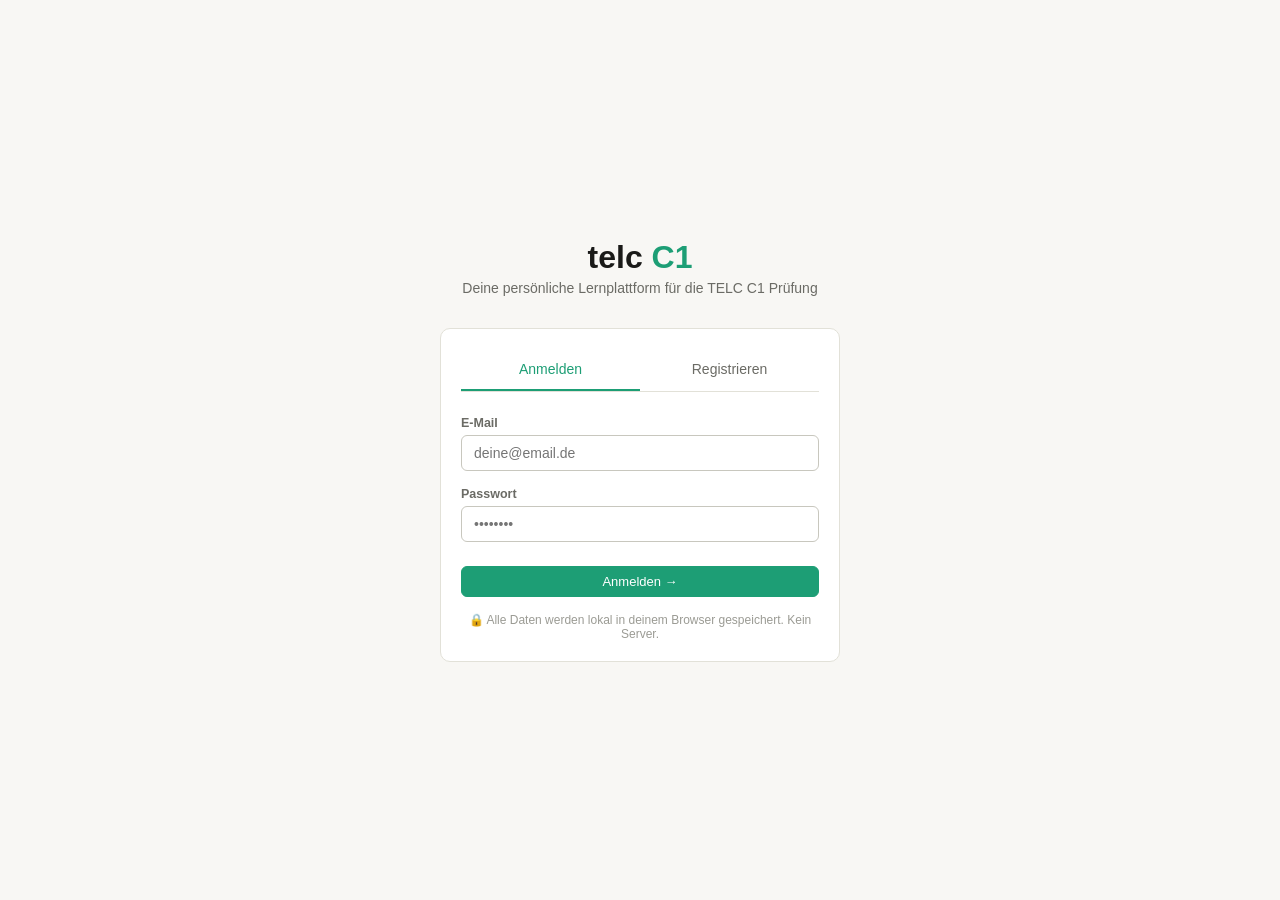
==== commit e643d373: "Add files via upload Complete Projeckt C1" ====
--- a/index.html
+++ b/index.html
@@ -3,1129 +3,530 @@
 <head>
 <meta charset="UTF-8">
 <meta name="viewport" content="width=device-width, initial-scale=1.0">
-<title>TELC C1 Deutsch Trainer</title>
+<title>TELC C1 — Lernplattform</title>
 <style>
 *{box-sizing:border-box;margin:0;padding:0}
 :root{
-  --bg:#f8f7f4;--bg2:#ffffff;--bg3:#f0efe9;
-  --border:#e2e1d8;--border2:#c8c7be;
-  --text:#1a1a18;--text2:#6b6b65;--text3:#9b9b94;
-  --green:#1d9e75;--green-l:#e1f5ee;--green-d:#0f6e56;
-  --purple:#7f77dd;--purple-l:#eeedfe;--purple-d:#534ab7;
-  --blue:#378add;--blue-l:#e6f1fb;--blue-d:#185fa5;
-  --amber:#ba7517;--amber-l:#faeeda;--amber-d:#633806;
-  --red:#e24b4a;--red-l:#fcebeb;--red-d:#a32d2d;
-  --radius:10px;--radius-sm:6px;
-  --shadow:0 1px 4px rgba(0,0,0,.06);
-}
-@media(prefers-color-scheme:dark){
-  :root{
-    --bg:#1a1a18;--bg2:#242420;--bg3:#2c2c28;
-    --border:#3a3a34;--border2:#4a4a44;
-    --text:#f0efe9;--text2:#a0a09a;--text3:#6b6b65;
-    --green-l:#0a3020;--green-d:#9fe1cb;
-    --purple-l:#1e1c40;--purple-d:#afa9ec;
-    --blue-l:#0a1e35;--blue-d:#85b7eb;
-    --amber-l:#2a1a05;--amber-d:#fac775;
-    --red-l:#2a0f0f;--red-d:#f09595;
-  }
-}
-body{font-family:-apple-system,BlinkMacSystemFont,'Segoe UI',sans-serif;background:var(--bg);color:var(--text);min-height:100vh;font-size:15px;line-height:1.6}
+  --bg:#f8f7f4;--bg2:#fff;--bg3:#f0efe9;
+  --bd:#e2e1d8;--bd2:#c8c7be;
+  --tx:#1a1a18;--tx2:#6b6b65;--tx3:#9b9b94;
+  --g:#1d9e75;--gl:#e1f5ee;--gd:#0f6e56;
+  --p:#7f77dd;--pl:#eeedfe;--pd:#534ab7;
+  --b:#378add;--bl:#e6f1fb;--bd3:#185fa5;
+  --a:#ba7517;--al:#faeeda;--ad:#633806;
+  --r:#e24b4a;--rl:#fcebeb;--rd:#a32d2d;
+  --rr:10px;--rs:6px;
+}
+@media(prefers-color-scheme:dark){:root{
+  --bg:#1a1a18;--bg2:#242420;--bg3:#2c2c28;
+  --bd:#3a3a34;--bd2:#4a4a44;
+  --tx:#f0efe9;--tx2:#a0a09a;--tx3:#6b6b65;
+  --gl:#0a3020;--gd:#9fe1cb;--pl:#1e1c40;--pd:#afa9ec;
+  --bl:#0a1e35;--bd3:#85b7eb;--al:#2a1a05;--ad:#fac775;
+  --rl:#2a0f0f;--rd:#f09595;
+}}
+body{font-family:-apple-system,BlinkMacSystemFont,'Segoe UI',sans-serif;background:var(--bg);color:var(--tx);min-height:100vh}
+.sc{display:none}.sc.on{display:block}
+.btn{padding:7px 16px;border-radius:var(--rs);border:1px solid var(--bd2);background:var(--bg2);color:var(--tx);font-size:13px;cursor:pointer;transition:all .2s;font-family:inherit}
+.btn:hover{background:var(--bg3)}
+.btn.pr{background:var(--g);color:#fff;border-color:var(--g)}.btn.pr:hover{background:var(--gd)}
+.btn.sm{padding:4px 11px;font-size:12px}
+.card{background:var(--bg2);border:1px solid var(--bd);border-radius:var(--rr);padding:1.25rem}
+.inp{width:100%;padding:9px 12px;border-radius:var(--rs);border:1px solid var(--bd2);background:var(--bg2);color:var(--tx);font-size:14px;font-family:inherit}
+.inp:focus{outline:none;border-color:var(--g)}
+
+/* ── LOGIN ── */
+.login-wrap{min-height:100vh;display:flex;align-items:center;justify-content:center;padding:1rem}
+.login-box{width:100%;max-width:400px}
+.login-logo{text-align:center;margin-bottom:2rem}
+.login-logo h1{font-size:32px;font-weight:800}
+.login-logo h1 span{color:var(--g)}
+.login-logo p{font-size:14px;color:var(--tx2);margin-top:4px}
+.login-tabs{display:flex;border-bottom:1px solid var(--bd);margin-bottom:1.5rem}
+.lt{flex:1;padding:.75rem;text-align:center;font-size:14px;font-weight:500;cursor:pointer;color:var(--tx2);border-bottom:2px solid transparent;transition:all .2s}
+.lt.on{color:var(--g);border-bottom-color:var(--g)}
+.form-group{margin-bottom:1rem}
+.form-group label{display:block;font-size:12.5px;font-weight:600;color:var(--tx2);margin-bottom:5px}
+.login-err{color:var(--r);font-size:13px;margin-top:.5rem;display:none}
+.login-err.show{display:block}
 
 /* ── NAV ── */
-.nav{background:var(--bg2);border-bottom:1px solid var(--border);position:sticky;top:0;z-index:100;display:flex;align-items:center;gap:0;overflow-x:auto}
-.nav-logo{padding:.9rem 1.25rem;font-weight:700;font-size:16px;white-space:nowrap;border-right:1px solid var(--border);color:var(--text)}
-.nav-logo span{color:var(--green)}
-.nav-tabs{display:flex;overflow-x:auto}
-.nav-tab{padding:.9rem 1.1rem;font-size:13px;color:var(--text2);cursor:pointer;white-space:nowrap;border:none;background:none;border-bottom:2px solid transparent;transition:all .2s;font-family:inherit;display:flex;align-items:center;gap:6px}
-.nav-tab:hover{color:var(--text);background:var(--bg3)}
-.nav-tab.active{color:var(--green);border-bottom-color:var(--green);font-weight:500}
-
-/* ── LAYOUT ── */
-.main{max-width:940px;margin:0 auto;padding:1.5rem}
-.screen{display:none}.screen.active{display:block}
-
-/* ── CARDS & BASICS ── */
-.card{background:var(--bg2);border:1px solid var(--border);border-radius:var(--radius);padding:1.25rem;box-shadow:var(--shadow)}
-.section-head{display:flex;align-items:center;justify-content:space-between;margin-bottom:1.25rem;flex-wrap:wrap;gap:.5rem}
-.section-head h2{font-size:18px;font-weight:500}
-.btn{padding:7px 16px;border-radius:var(--radius-sm);border:1px solid var(--border2);background:var(--bg2);color:var(--text);font-size:13px;cursor:pointer;transition:all .2s;font-family:inherit;display:inline-flex;align-items:center;gap:6px}
-.btn:hover{background:var(--bg3)}
-.btn.primary{background:var(--green);color:#fff;border-color:var(--green)}
-.btn.primary:hover{background:var(--green-d)}
-.btn.sm{padding:5px 12px;font-size:12px}
-.badge{display:inline-block;padding:2px 9px;border-radius:99px;font-size:12px;font-weight:500}
-.badge.green{background:var(--green-l);color:var(--green-d)}
-.badge.purple{background:var(--purple-l);color:var(--purple-d)}
-.badge.amber{background:var(--amber-l);color:var(--amber-d)}
-.badge.red{background:var(--red-l);color:var(--red-d)}
+.nav{background:var(--bg2);border-bottom:1px solid var(--bd);position:sticky;top:0;z-index:100;display:flex;align-items:center;overflow-x:auto}
+.nav-logo{padding:.8rem 1.1rem;font-weight:800;font-size:15px;white-space:nowrap;border-right:1px solid var(--bd);flex-shrink:0}
+.nav-logo span{color:var(--g)}
+.nt{padding:.8rem 1rem;font-size:13px;color:var(--tx2);cursor:pointer;white-space:nowrap;border:none;background:none;border-bottom:2px solid transparent;transition:all .2s;font-family:inherit}
+.nt:hover{color:var(--tx);background:var(--bg3)}
+.nt.on{color:var(--g);border-bottom-color:var(--g);font-weight:600}
+.nav-user{margin-left:auto;padding:.5rem 1rem;display:flex;align-items:center;gap:.5rem;flex-shrink:0}
+.nav-user span{font-size:12.5px;color:var(--tx2)}
+.main{max-width:960px;margin:0 auto;padding:1.25rem}
 
 /* ── DASHBOARD ── */
-.stats-grid{display:grid;grid-template-columns:repeat(auto-fit,minmax(130px,1fr));gap:10px;margin-bottom:1.5rem}
-.stat{background:var(--bg3);border-radius:var(--radius);padding:1rem;text-align:center}
-.stat .n{font-size:28px;font-weight:600;color:var(--text)}
-.stat .l{font-size:12px;color:var(--text2);margin-top:2px}
-.modules-grid{display:grid;grid-template-columns:repeat(auto-fit,minmax(190px,1fr));gap:12px}
-.module-btn{background:var(--bg2);border:1px solid var(--border);border-radius:var(--radius);padding:1.25rem;cursor:pointer;transition:all .2s;text-align:left}
-.module-btn:hover{border-color:var(--green);transform:translateY(-2px);box-shadow:0 4px 12px rgba(0,0,0,.08)}
-.module-btn .ico{width:38px;height:38px;border-radius:var(--radius-sm);display:flex;align-items:center;justify-content:center;font-size:18px;margin-bottom:10px}
-.module-btn h3{font-size:14px;font-weight:600;margin-bottom:4px}
-.module-btn p{font-size:12px;color:var(--text2);line-height:1.5}
-.prog-bar{height:3px;background:var(--border);border-radius:99px;margin-top:10px;overflow:hidden}
-.prog-fill{height:100%;border-radius:99px;background:var(--green);transition:width .5s}
-
-/* ── SPRACHBAUSTEINE ── */
-.sb-text{font-size:15px;line-height:2.2;color:var(--text);margin-bottom:1rem}
-.slot{display:inline-flex;align-items:center;min-width:120px;height:28px;border-bottom:2px solid var(--green);padding:0 6px;margin:0 3px;cursor:pointer;vertical-align:middle;font-size:14px;color:var(--green);border-radius:4px 4px 0 0;transition:all .2s;position:relative}
-.slot.drag-over{background:var(--green-l)}
-.slot.filled{color:var(--text);border-color:var(--border2);font-weight:500}
-.slot.ok{border-color:var(--green)!important;color:var(--green)!important;background:var(--green-l)}
-.slot.err{border-color:var(--red)!important;color:var(--red)!important;background:var(--red-l)}
-.slot-num{font-size:10px;color:var(--text3);position:absolute;top:-14px;left:0}
-.chips{display:flex;flex-wrap:wrap;gap:7px;padding-top:1rem;border-top:1px solid var(--border);margin-top:.5rem}
-.chip{padding:5px 14px;border-radius:99px;border:1px solid var(--border2);background:var(--bg3);font-size:13px;cursor:grab;transition:all .2s;user-select:none;color:var(--text)}
-.chip:hover{border-color:var(--green);color:var(--green);background:var(--green-l)}
-.chip.sel{border-color:var(--green);background:var(--green-l);color:var(--green-d);font-weight:500}
-.chip.used{opacity:.3;pointer-events:none}
-.chip.drag{opacity:.4}
-.sb-result{margin-top:1rem;padding:1rem;border-radius:var(--radius);background:var(--bg3);font-size:14px}
-.level-row{display:flex;gap:6px;flex-wrap:wrap}
-.level-pill{padding:5px 14px;border-radius:99px;border:1px solid var(--border2);background:var(--bg3);font-size:12px;cursor:pointer;color:var(--text2);font-family:inherit;transition:all .2s}
-.level-pill.active{background:var(--purple);color:#fff;border-color:var(--purple)}
-
-/* ── GRAMMAR SIDEBAR ── */
-.exercise-layout{display:grid;grid-template-columns:1fr 280px;gap:1rem;align-items:start}
-@media(max-width:680px){.exercise-layout{grid-template-columns:1fr}}
-.grammar-sidebar{background:var(--amber-l);border:1px solid var(--amber);border-radius:var(--radius);padding:1rem;font-size:13px;color:var(--text);line-height:1.7}
-.grammar-sidebar h4{font-size:13px;font-weight:600;color:var(--amber-d);margin-bottom:.5rem;display:flex;align-items:center;gap:6px}
-.grammar-sidebar .rule{margin-bottom:.75rem;padding-bottom:.75rem;border-bottom:1px solid rgba(0,0,0,.07)}
-.grammar-sidebar .rule:last-child{margin-bottom:0;padding-bottom:0;border-bottom:none}
-.grammar-sidebar .example{font-style:italic;color:var(--text2);font-size:12px;margin-top:3px}
-
-/* ── LESEN ── */
-.lesen-grid{display:grid;grid-template-columns:1fr 1fr;gap:1rem}
-@media(max-width:640px){.lesen-grid{grid-template-columns:1fr}}
-.text-scroll{max-height:460px;overflow-y:auto;background:var(--bg2);border:1px solid var(--border);border-radius:var(--radius);padding:1.25rem}
-.text-scroll h4{font-size:12px;font-weight:600;color:var(--text2);text-transform:uppercase;letter-spacing:.06em;margin-bottom:.75rem}
-.text-scroll p{font-size:14px;line-height:1.8;margin-bottom:.75rem;color:var(--text)}
-.q-list{display:flex;flex-direction:column;gap:8px}
-.q-item{background:var(--bg2);border:1px solid var(--border);border-radius:var(--radius);padding:1rem}
-.q-item .q-text{font-size:13px;font-weight:600;margin-bottom:.5rem;color:var(--text)}
-.q-opts{display:flex;flex-direction:column;gap:5px}
-.q-opt{padding:6px 11px;border-radius:var(--radius-sm);border:1px solid var(--border);background:var(--bg3);font-size:13px;text-align:left;cursor:pointer;transition:all .15s;color:var(--text);font-family:inherit}
-.q-opt:hover{border-color:var(--blue);background:var(--blue-l)}
-.q-opt.sel{border-color:var(--purple);background:var(--purple-l);color:var(--purple-d)}
-.q-opt.ok{border-color:var(--green)!important;background:var(--green-l)!important;color:var(--green-d)!important}
-.q-opt.err{border-color:var(--red)!important;background:var(--red-l)!important;color:var(--red-d)!important}
-
-/* ── VOKABELN / FLASHCARD ── */
-.vocab-top{display:flex;gap:8px;margin-bottom:1rem;flex-wrap:wrap;align-items:center}
-.cat-sel{padding:6px 12px;border-radius:var(--radius-sm);border:1px solid var(--border2);background:var(--bg2);color:var(--text);font-size:13px;font-family:inherit;cursor:pointer}
-.flashcard-wrap{perspective:1000px;height:200px;margin-bottom:1rem;cursor:pointer;user-select:none}
-.flashcard{position:relative;width:100%;height:100%;transform-style:preserve-3d;transition:transform .45s}
-.flashcard.flip{transform:rotateY(180deg)}
-.cf{position:absolute;inset:0;backface-visibility:hidden;background:var(--bg2);border:1px solid var(--border);border-radius:var(--radius);display:flex;flex-direction:column;align-items:center;justify-content:center;padding:1.5rem;text-align:center;box-shadow:var(--shadow)}
-.cf.back{transform:rotateY(180deg);background:var(--green-l);border-color:var(--green)}
-.cf .word{font-size:24px;font-weight:600;color:var(--text);margin-bottom:6px}
-.cf .hint{font-size:12px;color:var(--text3)}
-.cf .trans{font-size:17px;font-weight:500;color:var(--green-d);margin-bottom:6px}
-.cf .ex{font-size:13px;color:var(--text2);font-style:italic;line-height:1.5}
-.flip-hint{font-size:12px;color:var(--text3);margin-top:10px}
-.card-nav{display:flex;align-items:center;justify-content:center;gap:1rem;margin-bottom:.75rem}
-.card-ctr{font-size:13px;color:var(--text2)}
-.rate-row{display:flex;gap:8px;justify-content:center;flex-wrap:wrap;margin-bottom:1.5rem}
-.rate-btn{padding:7px 18px;border-radius:var(--radius-sm);border:1px solid;font-size:13px;cursor:pointer;font-family:inherit;transition:all .2s}
-.rb-h{border-color:var(--red);color:var(--red);background:var(--red-l)}
-.rb-h:hover{background:var(--red);color:#fff}
-.rb-m{border-color:var(--amber);color:var(--amber);background:var(--amber-l)}
-.rb-m:hover{background:var(--amber);color:#fff}
-.rb-e{border-color:var(--green);color:var(--green-d);background:var(--green-l)}
-.rb-e:hover{background:var(--green);color:#fff}
-
-/* ── WÖRTERBUCH ── */
-.dict-toolbar{display:flex;gap:8px;margin-bottom:1rem;flex-wrap:wrap;align-items:center}
-.dict-search{flex:1;min-width:180px;padding:8px 12px;border-radius:var(--radius-sm);border:1px solid var(--border2);background:var(--bg2);color:var(--text);font-size:13px;font-family:inherit}
-.dict-search:focus{outline:none;border-color:var(--green)}
-.dict-table{width:100%;border-collapse:collapse;font-size:13px}
-.dict-table th{padding:8px 12px;text-align:left;background:var(--bg3);border-bottom:1px solid var(--border);font-weight:600;font-size:12px;color:var(--text2);text-transform:uppercase;letter-spacing:.04em}
-.dict-table td{padding:8px 12px;border-bottom:1px solid var(--border);vertical-align:top;color:var(--text)}
-.dict-table tr:hover td{background:var(--bg3)}
-.dict-table .tag{display:inline-block;padding:1px 8px;border-radius:99px;font-size:11px;font-weight:500;margin-right:4px}
-.dict-add-form{background:var(--bg3);border:1px solid var(--border);border-radius:var(--radius);padding:1.25rem;margin-bottom:1rem}
-.dict-add-form h4{font-size:14px;font-weight:600;margin-bottom:1rem;color:var(--text)}
-.form-grid{display:grid;grid-template-columns:repeat(auto-fit,minmax(180px,1fr));gap:8px;margin-bottom:10px}
-.form-input{padding:8px 12px;border-radius:var(--radius-sm);border:1px solid var(--border2);background:var(--bg2);color:var(--text);font-size:13px;font-family:inherit;width:100%}
-.form-input:focus{outline:none;border-color:var(--green)}
-.form-input::placeholder{color:var(--text3)}
-select.form-input{cursor:pointer}
-.dict-actions{display:flex;gap:6px;justify-content:flex-end;align-items:center;flex-wrap:wrap}
-.del-btn{padding:3px 8px;border-radius:var(--radius-sm);border:1px solid var(--border);background:none;color:var(--text3);font-size:12px;cursor:pointer;transition:all .2s}
-.del-btn:hover{border-color:var(--red);color:var(--red);background:var(--red-l)}
-.import-area{margin-top:.75rem;padding:.75rem;background:var(--bg2);border-radius:var(--radius-sm);border:1px solid var(--border);font-size:12px;color:var(--text2)}
-.tag-filter{display:flex;gap:6px;flex-wrap:wrap;margin-bottom:1rem}
-.tf{padding:4px 12px;border-radius:99px;border:1px solid var(--border2);background:var(--bg3);font-size:12px;cursor:pointer;color:var(--text2);font-family:inherit;transition:all .2s}
-.tf.active{background:var(--green);color:#fff;border-color:var(--green)}
-.empty-state{text-align:center;padding:3rem;color:var(--text2);font-size:14px}
-
-/* ── SCHREIBEN ── */
-.task-box{background:var(--blue-l);border:1px solid var(--blue);border-radius:var(--radius);padding:1.25rem;margin-bottom:1rem}
-.task-box .task-label{font-size:11px;font-weight:600;color:var(--blue-d);text-transform:uppercase;letter-spacing:.06em;margin-bottom:.5rem}
-.task-box p{font-size:14px;color:var(--text);line-height:1.7}
-.schreiben-ta{width:100%;min-height:220px;border:1px solid var(--border2);border-radius:var(--radius);padding:1rem;font-size:14px;line-height:1.8;resize:vertical;font-family:inherit;color:var(--text);background:var(--bg2)}
-.schreiben-ta:focus{outline:none;border-color:var(--green)}
-.wc{font-size:12px;text-align:right;margin-top:4px;color:var(--text3)}
-.criteria-row{display:grid;grid-template-columns:repeat(auto-fit,minmax(200px,1fr));gap:8px;margin-top:1rem}
-.crit-item{background:var(--bg3);border-radius:var(--radius-sm);padding:.75rem}
-.crit-name{font-size:12px;font-weight:600;color:var(--text2);margin-bottom:6px}
-.crit-grades{display:flex;gap:5px}
-.cg{width:36px;height:28px;border-radius:var(--radius-sm);border:1px solid var(--border2);background:var(--bg2);font-size:12px;font-weight:600;cursor:pointer;transition:all .2s;color:var(--text2);font-family:inherit}
-.cg:hover{border-color:var(--green);color:var(--green)}
-.cg.A.lit{background:var(--green-l);border-color:var(--green);color:var(--green-d)}
-.cg.B.lit{background:var(--blue-l);border-color:var(--blue);color:var(--blue-d)}
-.cg.C.lit{background:var(--amber-l);border-color:var(--amber);color:var(--amber-d)}
-.cg.D.lit{background:var(--red-l);border-color:var(--red);color:var(--red-d)}
-.saved-writings{margin-top:1.5rem}
-.saved-item{background:var(--bg3);border:1px solid var(--border);border-radius:var(--radius-sm);padding:.75rem;margin-bottom:.5rem;font-size:13px}
-.saved-item .si-date{font-size:11px;color:var(--text3);float:right}
-.saved-item .si-task{font-weight:600;margin-bottom:4px;color:var(--text);font-size:12px}
-.saved-item .si-text{color:var(--text2);line-height:1.5}
+.welcome-bar{background:linear-gradient(135deg,var(--g),var(--p));border-radius:var(--rr);padding:1.5rem;color:#fff;margin-bottom:1.5rem}
+.welcome-bar h2{font-size:20px;font-weight:700;margin-bottom:4px}
+.welcome-bar p{font-size:13.5px;opacity:.9}
+.tip-box{background:var(--al);border:1px solid var(--a);border-radius:var(--rs);padding:.75rem 1rem;font-size:13px;color:var(--ad);margin-bottom:1.5rem;cursor:pointer;transition:all .2s}
+.tip-box:hover{background:var(--a);color:#fff}
+.tip-box strong{display:block;font-size:11px;text-transform:uppercase;letter-spacing:.06em;margin-bottom:3px}
+.stats-row{display:grid;grid-template-columns:repeat(auto-fit,minmax(110px,1fr));gap:10px;margin-bottom:1.5rem}
+.stat{background:var(--bg2);border:1px solid var(--bd);border-radius:var(--rr);padding:.9rem;text-align:center}
+.stat .n{font-size:24px;font-weight:700}.stat .l{font-size:11px;color:var(--tx2);margin-top:2px}
+.modules-grid{display:grid;grid-template-columns:repeat(auto-fit,minmax(170px,1fr));gap:10px;margin-bottom:1.5rem}
+.mod-link{background:var(--bg2);border:1px solid var(--bd);border-radius:var(--rr);padding:1rem;text-decoration:none;color:var(--tx);transition:all .2s;display:block}
+.mod-link:hover{border-color:var(--g);transform:translateY(-2px);box-shadow:0 4px 12px rgba(0,0,0,.08)}
+.mod-link .ico{font-size:22px;margin-bottom:8px}
+.mod-link h3{font-size:13.5px;font-weight:600;margin-bottom:3px}
+.mod-link p{font-size:11.5px;color:var(--tx2);line-height:1.4}
+.pb{height:3px;background:var(--bd);border-radius:99px;margin-top:8px;overflow:hidden}
+.pf{height:100%;border-radius:99px;background:var(--g);transition:width .5s}
+
+/* ── MIND MAP ── */
+.mm-wrap{margin-top:1.5rem}
+.mm-title{font-size:16px;font-weight:700;margin-bottom:1rem;display:flex;align-items:center;gap:.5rem}
+.mm-grid{display:grid;grid-template-columns:repeat(auto-fit,minmax(220px,1fr));gap:1rem}
+.mm-node{background:var(--bg2);border:2px solid var(--bd);border-radius:var(--rr);overflow:hidden;transition:all .2s;cursor:pointer}
+.mm-node:hover{border-color:var(--g)}
+.mm-node.expanded{border-color:var(--g)}
+.mm-head{padding:.9rem 1rem;display:flex;align-items:center;gap:.75rem}
+.mm-ico{width:38px;height:38px;border-radius:var(--rs);display:flex;align-items:center;justify-content:center;font-size:18px;flex-shrink:0}
+.mm-info{flex:1;min-width:0}
+.mm-info h4{font-size:14px;font-weight:600;margin-bottom:2px}
+.mm-info .mm-pct{font-size:12px;color:var(--tx2)}
+.mm-ring{position:relative;width:36px;height:36px;flex-shrink:0}
+.mm-ring svg{transform:rotate(-90deg)}
+.mm-ring .ring-val{position:absolute;inset:0;display:flex;align-items:center;justify-content:center;font-size:9px;font-weight:700}
+.mm-body{display:none;border-top:1px solid var(--bd);padding:.75rem}
+.mm-node.expanded .mm-body{display:block}
+.mm-sub{display:flex;align-items:center;gap:.5rem;padding:.35rem .5rem;border-radius:var(--rs);margin-bottom:4px;font-size:12.5px;cursor:pointer;transition:all .15s}
+.mm-sub:hover{background:var(--bg3)}
+.mm-sub .dot{width:8px;height:8px;border-radius:50%;flex-shrink:0}
+.mm-sub .dot.done{background:var(--g)}
+.mm-sub .dot.partial{background:var(--a)}
+.mm-sub .dot.todo{background:var(--bd2)}
+.mm-sub-name{flex:1}
+.mm-sub-pct{font-size:11px;color:var(--tx3);font-weight:600}
+.mm-sub-bar{height:2px;background:var(--bd);border-radius:99px;margin-top:3px;overflow:hidden}
+.mm-sub-fill{height:100%;border-radius:99px;transition:width .4s}
 
 /* ── TOAST ── */
-.toast{position:fixed;bottom:1.5rem;right:1.5rem;background:var(--bg2);border:1px solid var(--border2);border-radius:var(--radius);padding:11px 18px;font-size:13px;color:var(--text);box-shadow:0 4px 20px rgba(0,0,0,.12);z-index:9999;transform:translateY(80px);opacity:0;transition:all .3s;max-width:280px}
+.toast{position:fixed;bottom:1.25rem;right:1.25rem;background:var(--bg2);border:1px solid var(--bd2);border-radius:var(--rr);padding:10px 16px;font-size:13px;color:var(--tx);box-shadow:0 4px 18px rgba(0,0,0,.11);z-index:9999;transform:translateY(70px);opacity:0;transition:all .3s}
 .toast.show{transform:translateY(0);opacity:1}
-.toast.ok{border-color:var(--green);color:var(--green-d);background:var(--green-l)}
-.toast.bad{border-color:var(--red);color:var(--red-d);background:var(--red-l)}
+.toast.ok{border-color:var(--g);color:var(--gd);background:var(--gl)}
 </style>
 </head>
 <body>
 
-<nav class="nav">
-  <div class="nav-logo">telc <span>C1</span></div>
-  <div class="nav-tabs">
-    <button class="nav-tab active" onclick="go('dash')" data-s="dash">🏠 Start</button>
-    <button class="nav-tab" onclick="go('sb')" data-s="sb">🧩 Sprachbausteine</button>
-    <button class="nav-tab" onclick="go('lesen')" data-s="lesen">📖 Lesen</button>
-    <button class="nav-tab" onclick="go('vocab')" data-s="vocab">🃏 Karten</button>
-    <button class="nav-tab" onclick="go('dict')" data-s="dict">📚 Wörterbuch</button>
-    <button class="nav-tab" onclick="go('schreiben')" data-s="schreiben">✍️ Schreiben</button>
-  </div>
-</nav>
-
-<main class="main">
-
-<!-- DASHBOARD -->
-<div class="screen active" id="s-dash">
-  <div style="margin-bottom:1.5rem">
-    <h1 style="font-size:22px;font-weight:600;margin-bottom:4px">Guten Tag! Bereit für C1?</h1>
-    <p style="color:var(--text2);font-size:14px">Wähle ein Modul und beginne deine Übung.</p>
-  </div>
-  <div class="stats-grid">
-    <div class="stat"><div class="n" id="ds-total">0</div><div class="l">Antworten gesamt</div></div>
-    <div class="stat"><div class="n" id="ds-pct">0%</div><div class="l">Korrekt</div></div>
-    <div class="stat"><div class="n" id="ds-vocab">0</div><div class="l">Vokabeln gelernt</div></div>
-    <div class="stat"><div class="n" id="ds-words">0</div><div class="l">Wörter im Wörterbuch</div></div>
-    <div class="stat"><div class="n" id="ds-streak">0</div><div class="l">Tage in Folge</div></div>
-  </div>
-  <div class="section-head"><h2>Module</h2></div>
-  <div class="modules-grid">
-    <button class="module-btn" onclick="go('sb')">
-      <div class="ico" style="background:var(--purple-l);color:var(--purple)">🧩</div>
-      <h3>Sprachbausteine</h3>
-      <p>Drag & Drop — Lücken füllen wie im echten Test</p>
-      <div class="prog-bar"><div class="prog-fill" id="pb-sb" style="width:0%"></div></div>
-    </button>
-    <button class="module-btn" onclick="go('lesen')">
-      <div class="ico" style="background:var(--blue-l);color:var(--blue)">📖</div>
-      <h3>Leseverstehen</h3>
-      <p>Texte & Fragen im TELC-Format, Teil 1–3</p>
-      <div class="prog-bar"><div class="prog-fill" id="pb-ls" style="width:0%"></div></div>
-    </button>
-    <button class="module-btn" onclick="go('vocab')">
-      <div class="ico" style="background:var(--green-l);color:var(--green)">🃏</div>
-      <h3>Vokabelkarten</h3>
-      <p>C1-Wortschatz mit Spaced Repetition</p>
-      <div class="prog-bar"><div class="prog-fill" id="pb-vk" style="width:0%"></div></div>
-    </button>
-    <button class="module-btn" onclick="go('dict')">
-      <div class="ico" style="background:var(--amber-l);color:var(--amber)">📚</div>
-      <h3>Wörterbuch</h3>
-      <p>Eigene Wörter, Phrasen & Redewendungen hinzufügen</p>
-      <div class="prog-bar"><div class="prog-fill" id="pb-dc" style="width:0%"></div></div>
-    </button>
-    <button class="module-btn" onclick="go('schreiben')">
-      <div class="ico" style="background:var(--blue-l);color:var(--blue)">✍️</div>
-      <h3>Schriftlicher Ausdruck</h3>
-      <p>TELC-Aufgaben schreiben & selbst bewerten</p>
-      <div class="prog-bar"><div class="prog-fill" id="pb-sc" style="width:0%"></div></div>
-    </button>
-  </div>
-</div>
-
-<!-- SPRACHBAUSTEINE -->
-<div class="screen" id="s-sb">
-  <div class="section-head">
-    <h2>Sprachbausteine</h2>
-    <div style="display:flex;gap:8px;flex-wrap:wrap;align-items:center">
-      <div class="level-row">
-        <button class="level-pill active" onclick="setSBLvl('B2',this)">B2</button>
-        <button class="level-pill" onclick="setSBLvl('C1',this)">C1</button>
-      </div>
-      <button class="btn sm" onclick="newSB()">🔀 Neue Aufgabe</button>
-    </div>
-  </div>
-  <div class="exercise-layout">
-    <div>
-      <div class="card" style="margin-bottom:1rem">
-        <div class="sb-text" id="sb-text"></div>
-        <div class="chips" id="sb-chips"></div>
-      </div>
-      <div style="display:flex;gap:8px;justify-content:flex-end;margin-bottom:.5rem">
-        <button class="btn" onclick="checkSB()">✓ Überprüfen</button>
-        <button class="btn primary" onclick="newSB()">Weiter →</button>
-      </div>
-      <div id="sb-res" style="display:none" class="sb-result"></div>
-    </div>
-    <div class="grammar-sidebar" id="grammar-box">
-      <h4>📐 Grammatik-Tipp</h4>
-      <div id="grammar-content"></div>
+<!-- LOGIN -->
+<div class="sc on" id="s-login">
+  <div class="login-wrap">
+    <div class="login-box">
+      <div class="login-logo">
+        <h1>telc <span>C1</span></h1>
+        <p>Deine persönliche Lernplattform für die TELC C1 Prüfung</p>
+      </div>
+      <div class="card">
+        <div class="login-tabs">
+          <div class="lt on" onclick="showLoginTab('in',this)">Anmelden</div>
+          <div class="lt" onclick="showLoginTab('up',this)">Registrieren</div>
+        </div>
+        <!-- LOGIN FORM -->
+        <div id="tab-in">
+          <div class="form-group">
+            <label>E-Mail</label>
+            <input class="inp" id="li-email" type="email" placeholder="deine@email.de" onkeydown="if(event.key==='Enter')login()">
+          </div>
+          <div class="form-group">
+            <label>Passwort</label>
+            <input class="inp" id="li-pass" type="password" placeholder="••••••••" onkeydown="if(event.key==='Enter')login()">
+          </div>
+          <div class="login-err" id="li-err">E-Mail oder Passwort falsch.</div>
+          <button class="btn pr" style="width:100%;margin-top:.5rem" onclick="login()">Anmelden →</button>
+        </div>
+        <!-- REGISTER FORM -->
+        <div id="tab-up" style="display:none">
+          <div class="form-group">
+            <label>Name</label>
+            <input class="inp" id="ru-name" type="text" placeholder="Dein Name">
+          </div>
+          <div class="form-group">
+            <label>E-Mail</label>
+            <input class="inp" id="ru-email" type="email" placeholder="deine@email.de">
+          </div>
+          <div class="form-group">
+            <label>Passwort (min. 6 Zeichen)</label>
+            <input class="inp" id="ru-pass" type="password" placeholder="••••••••" onkeydown="if(event.key==='Enter')register()">
+          </div>
+          <div class="login-err" id="ru-err"></div>
+          <button class="btn pr" style="width:100%;margin-top:.5rem" onclick="register()">Konto erstellen →</button>
+        </div>
+        <div style="margin-top:1rem;font-size:12px;color:var(--tx3);text-align:center">
+          🔒 Alle Daten werden lokal in deinem Browser gespeichert. Kein Server.
+        </div>
+      </div>
     </div>
   </div>
 </div>
 
-<!-- LESEN -->
-<div class="screen" id="s-lesen">
-  <div class="section-head">
-    <h2>Leseverstehen</h2>
-    <div style="display:flex;gap:8px;align-items:center;flex-wrap:wrap">
-      <select class="btn sm" id="lesen-sel" onchange="loadLesen()" style="padding:5px 10px">
-        <option value="0">Teil 1 — Satz-Zuordnung</option>
-        <option value="1">Teil 3 — Richtig / Falsch / Nicht im Text</option>
-      </select>
-      <button class="btn sm primary" onclick="checkLesen()">Prüfen</button>
+<!-- APP -->
+<div class="sc" id="s-app">
+  <nav class="nav">
+    <div class="nav-logo">telc <span>C1</span></div>
+    <button class="nt on" onclick="goTab('dash')" data-t="dash">🏠 Dashboard</button>
+    <button class="nt" onclick="goTab('mindmap')" data-t="mindmap">🗺️ Skill-Map</button>
+    <div class="nav-user">
+      <span id="nav-name">—</span>
+      <button class="btn sm" onclick="logout()">Abmelden</button>
     </div>
-  </div>
-  <div class="lesen-grid">
-    <div class="text-scroll" id="lesen-text"></div>
-    <div class="q-list" id="lesen-qs"></div>
+  </nav>
+
+  <div class="main">
+
+    <!-- DASHBOARD TAB -->
+    <div class="sc on" id="t-dash">
+      <div class="welcome-bar">
+        <h2 id="wb-greeting">Guten Tag!</h2>
+        <p id="wb-sub">Bereit für heute? Hier ist dein Überblick.</p>
+      </div>
+
+      <!-- TIP BOX -->
+      <div class="tip-box" id="tip-box" onclick="openTip()">
+        <strong>💡 Empfehlung für heute:</strong>
+        <span id="tip-text">Lade die App…</span>
+      </div>
+
+      <div class="stats-row">
+        <div class="stat"><div class="n" id="ds-days">0</div><div class="l">Tage aktiv</div></div>
+        <div class="stat"><div class="n" id="ds-total">0</div><div class="l">Aufgaben gesamt</div></div>
+        <div class="stat"><div class="n" id="ds-pct">0%</div><div class="l">Korrekt</div></div>
+        <div class="stat"><div class="n" id="ds-vocab">0</div><div class="l">Vokabeln</div></div>
+        <div class="stat"><div class="n" id="ds-overall">0%</div><div class="l">Gesamtfortschritt</div></div>
+      </div>
+
+      <div style="font-size:14px;font-weight:600;margin-bottom:.75rem">📚 Module</div>
+      <div class="modules-grid">
+        <a class="mod-link" href="telc-module1-grammatik.html">
+          <div class="ico">🧩</div>
+          <h3>Grammatik & Sprachbausteine</h3>
+          <p>Adjektivdekl. · Passiv · Konnektoren · Redewendungen</p>
+          <div class="pb"><div class="pf" id="pb-m1" style="width:0%"></div></div>
+        </a>
+        <a class="mod-link" href="telc-module2-lesen-vokabeln.html">
+          <div class="ico">📖</div>
+          <h3>Leseverstehen & Vokabeln</h3>
+          <p>Teil 1–3 · 30 Vokabelkarten C1</p>
+          <div class="pb"><div class="pf" id="pb-m2" style="width:0%"></div></div>
+        </a>
+        <a class="mod-link" href="telc-module4-schreiben-sprechen.html">
+          <div class="ico">✍️🗣️</div>
+          <h3>Schreiben & Sprechen</h3>
+          <p>5 Aufgaben · Dialog · Teleprompter Präsentation</p>
+          <div class="pb"><div class="pf" id="pb-m4" style="width:0%"></div></div>
+        </a>
+        <a class="mod-link" href="telc-module5-probe.html">
+          <div class="ico">🎓</div>
+          <h3>Probeprüfung</h3>
+          <p>Vollständiger Test mit/ohne Zeitlimit</p>
+          <div class="pb"><div class="pf" id="pb-m5" style="width:0%"></div></div>
+        </a>
+        <a class="mod-link" href="tests-pdf.html">
+          <div class="ico">📄</div>
+          <h3>PDF-Tests</h3>
+          <p>Originale Übungstests · Sprachbausteine aus Übungsheft</p>
+          <div class="pb"><div class="pf" id="pb-pdf" style="width:0%"></div></div>
+        </a>
+        <a class="mod-link" href="telc-c1-trainer.html">
+          <div class="ico">📚</div>
+          <h3>Wörterbuch</h3>
+          <p>Eigene Wörter hinzufügen · Import/Export · Flashcards</p>
+          <div class="pb"><div class="pf" id="pb-dict" style="width:0%"></div></div>
+        </a>
+      </div>
+    </div>
+
+    <!-- MIND MAP TAB -->
+    <div class="sc" id="t-mindmap">
+      <div class="mm-wrap">
+        <div class="mm-title">🗺️ Deine Skill-Map — TELC C1</div>
+        <p style="font-size:13px;color:var(--tx2);margin-bottom:1.25rem">
+          Klicke auf einen Block um Details zu sehen. Grün = gut · Orange = üben · Grau = noch nicht begonnen.
+          Klicke auf ein Unterthema um direkt zur Übung zu gehen.
+        </p>
+        <div class="mm-grid" id="mm-grid"></div>
+      </div>
+    </div>
+
   </div>
 </div>
 
-<!-- VOKABELKARTEN -->
-<div class="screen" id="s-vocab">
-  <div class="section-head">
-    <h2>Vokabelkarten</h2>
-    <span class="badge green" id="vc-badge">0/0</span>
-  </div>
-  <div class="vocab-top">
-    <select class="cat-sel" id="vc-cat" onchange="loadVocab()">
-      <option value="all">Alle Kategorien</option>
-      <option value="gesellschaft">Gesellschaft</option>
-      <option value="bildung">Bildung</option>
-      <option value="wirtschaft">Wirtschaft</option>
-      <option value="umwelt">Umwelt</option>
-      <option value="digital">Digitalisierung</option>
-      <option value="konnektoren">Konnektoren C1</option>
-      <option value="custom">Mein Wörterbuch ★</option>
-    </select>
-    <button class="btn sm" onclick="setVF('all',this)" id="vf-all">Alle</button>
-    <button class="btn sm" onclick="setVF('hard',this)" id="vf-hard">Schwer</button>
-    <button class="btn sm" onclick="setVF('new',this)" id="vf-new">Neu</button>
-  </div>
-  <div class="flashcard-wrap" onclick="flipCard()">
-    <div class="flashcard" id="flashcard">
-      <div class="cf front">
-        <div class="word" id="fc-word"></div>
-        <div class="hint" id="fc-hint"></div>
-        <div class="flip-hint">↺ Klicken zum Umdrehen</div>
-      </div>
-      <div class="cf back">
-        <div class="trans" id="fc-trans"></div>
-        <div class="ex" id="fc-ex"></div>
-      </div>
-    </div>
-  </div>
-  <div class="card-nav">
-    <button class="btn sm" onclick="prevC()">◀</button>
-    <span class="card-ctr" id="fc-ctr">1 / 1</span>
-    <button class="btn sm" onclick="nextC()">▶</button>
-  </div>
-  <div class="rate-row">
-    <button class="rate-btn rb-h" onclick="rate('hard')">😓 Schwer</button>
-    <button class="rate-btn rb-m" onclick="rate('ok')">🤔 Geht so</button>
-    <button class="rate-btn rb-e" onclick="rate('easy')">✅ Leicht!</button>
-  </div>
-</div>
-
-<!-- WÖRTERBUCH -->
-<div class="screen" id="s-dict">
-  <div class="section-head">
-    <h2>📚 Wörterbuch</h2>
-    <div style="display:flex;gap:8px;flex-wrap:wrap">
-      <button class="btn sm" onclick="toggleAddForm()">＋ Eintrag hinzufügen</button>
-      <button class="btn sm" onclick="exportDict()">↓ Exportieren</button>
-      <button class="btn sm" onclick="document.getElementById('imp-file').click()">↑ Importieren</button>
-      <input type="file" id="imp-file" accept=".json" style="display:none" onchange="importDict(this)">
-    </div>
-  </div>
-
-  <div class="dict-add-form" id="add-form">
-    <h4>Neuen Eintrag hinzufügen</h4>
-    <div class="form-grid">
-      <input class="form-input" id="f-word" placeholder="Wort / Ausdruck (Deutsch)" />
-      <input class="form-input" id="f-trans" placeholder="Übersetzung (Russisch)" />
-      <input class="form-input" id="f-example" placeholder="Beispielsatz (optional)" />
-      <input class="form-input" id="f-hint" placeholder="Wortart / Hinweis (z.B. Verb)" />
-    </div>
-    <div class="form-grid" style="grid-template-columns:1fr 1fr auto">
-      <select class="form-input" id="f-cat">
-        <option value="allgemein">Allgemein</option>
-        <option value="gesellschaft">Gesellschaft</option>
-        <option value="bildung">Bildung</option>
-        <option value="wirtschaft">Wirtschaft</option>
-        <option value="umwelt">Umwelt</option>
-        <option value="digital">Digitalisierung</option>
-        <option value="konnektoren">Konnektoren</option>
-        <option value="redewendungen">Redewendungen</option>
-        <option value="schreiben">Schreiben-Phrasen</option>
-      </select>
-      <select class="form-input" id="f-level">
-        <option value="B2">B2</option>
-        <option value="C1" selected>C1</option>
-      </select>
-      <button class="btn primary" onclick="addWord()">Hinzufügen</button>
-    </div>
-    <div class="import-area">
-      💡 <strong>Schnell mehrere Wörter hinzufügen:</strong> Klicke auf "Importieren" und lade eine JSON-Datei hoch. Format: <code>[{"word":"...", "trans":"...", "example":"...", "hint":"...", "cat":"...", "level":"C1"}]</code>
-    </div>
-  </div>
-
-  <div class="dict-toolbar">
-    <input class="dict-search" id="dict-search" placeholder="Suchen..." oninput="renderDict()">
-    <select class="cat-sel" id="dict-cat-filter" onchange="renderDict()" style="min-width:140px">
-      <option value="all">Alle Kategorien</option>
-      <option value="allgemein">Allgemein</option>
-      <option value="gesellschaft">Gesellschaft</option>
-      <option value="bildung">Bildung</option>
-      <option value="wirtschaft">Wirtschaft</option>
-      <option value="umwelt">Umwelt</option>
-      <option value="digital">Digitalisierung</option>
-      <option value="konnektoren">Konnektoren</option>
-      <option value="redewendungen">Redewendungen</option>
-      <option value="schreiben">Schreiben-Phrasen</option>
-    </select>
-    <select class="cat-sel" id="dict-lvl-filter" onchange="renderDict()">
-      <option value="all">Alle Niveaus</option>
-      <option value="B2">B2</option>
-      <option value="C1">C1</option>
-    </select>
-  </div>
-
-  <div id="dict-tag-row" class="tag-filter"></div>
-
-  <div style="overflow-x:auto">
-    <table class="dict-table">
-      <thead>
-        <tr>
-          <th style="width:22%">Wort / Ausdruck</th>
-          <th style="width:22%">Übersetzung</th>
-          <th style="width:28%">Beispiel</th>
-          <th style="width:12%">Kategorie</th>
-          <th style="width:8%">Niveau</th>
-          <th style="width:8%"></th>
-        </tr>
-      </thead>
-      <tbody id="dict-tbody"></tbody>
-    </table>
-    <div id="dict-empty" class="empty-state" style="display:none">
-      <p style="font-size:32px;margin-bottom:.5rem">📖</p>
-      <p>Noch keine Einträge. Füge dein erstes Wort hinzu!</p>
-    </div>
-  </div>
-  <div style="margin-top:.75rem;font-size:12px;color:var(--text3)" id="dict-count"></div>
-</div>
-
-<!-- SCHREIBEN -->
-<div class="screen" id="s-schreiben">
-  <div class="section-head">
-    <h2>Schriftlicher Ausdruck</h2>
-    <button class="btn sm" onclick="newTask()">🔀 Neue Aufgabe</button>
-  </div>
-  <div class="task-box">
-    <div class="task-label">Pflichtaufgabe — ca. 200 Wörter</div>
-    <p id="task-text"></p>
-  </div>
-  <textarea class="schreiben-ta" id="sch-ta" placeholder="Schreiben Sie hier Ihren Text..." oninput="updateWC()"></textarea>
-  <div class="wc" id="wc-display">0 Wörter</div>
-  <div style="font-size:13px;font-weight:600;color:var(--text2);margin:1rem 0 .5rem">Selbstbewertung — TELC-Kriterien (A = sehr gut, D = ungenügend):</div>
-  <div class="criteria-row" id="criteria-row"></div>
-  <div style="display:flex;gap:8px;justify-content:flex-end;margin-top:1rem">
-    <button class="btn" onclick="document.getElementById('sch-ta').value='';updateWC()">Löschen</button>
-    <button class="btn primary" onclick="saveWriting()">Speichern ✓</button>
-  </div>
-  <div class="saved-writings" id="saved-writings"></div>
-</div>
-
-</main>
 <div class="toast" id="toast"></div>
 
 <script>
-// ─────────────────────────────────────────────
-//  STATE + PERSISTENCE
-// ─────────────────────────────────────────────
-var DEF_STATE={
-  total:0,correct:0,streak:0,lastDate:'',
-  learned:[],hard:[],
-  sbProg:0,lsProg:0,scProg:0,
-  writings:[],
-  customWords:[]
-};
-var S=JSON.parse(JSON.stringify(DEF_STATE));
-
-function loadS(){
-  try{var d=localStorage.getItem('telc_c1_v2');if(d)S=Object.assign(S,JSON.parse(d));}catch(e){}
-  checkStreak();
-  updateDash();
-}
-function saveS(){try{localStorage.setItem('telc_c1_v2',JSON.stringify(S));}catch(e){}}
-function checkStreak(){
-  var t=new Date().toDateString();
-  if(S.lastDate===t)return;
-  var y=new Date(Date.now()-86400000).toDateString();
-  S.streak=(S.lastDate===y)?S.streak+1:1;
-  S.lastDate=t;saveS();
-}
-function updateDash(){
-  var pct=S.total>0?Math.round(S.correct/S.total*100):0;
-  setText('ds-total',S.total);
-  setText('ds-pct',pct+'%');
-  setText('ds-vocab',S.learned.length);
-  setText('ds-words',(VOCAB_BASE.length+S.customWords.length));
-  setText('ds-streak',S.streak);
-  var vp=Math.min(Math.round(S.learned.length/Math.max(VOCAB_BASE.length+S.customWords.length,1)*100),100);
-  setW('pb-sb',Math.min(S.sbProg,100));
-  setW('pb-ls',Math.min(S.lsProg,100));
-  setW('pb-vk',vp);
-  setW('pb-dc',S.customWords.length>0?Math.min(S.customWords.length*5,100):0);
-  setW('pb-sc',Math.min(S.writings.length*20,100));
-}
-function setText(id,v){var el=document.getElementById(id);if(el)el.textContent=v;}
-function setW(id,v){var el=document.getElementById(id);if(el)el.style.width=v+'%';}
-
-function toast(msg,type){
-  var t=document.getElementById('toast');
-  t.textContent=msg;t.className='toast '+(type||'');
-  t.classList.add('show');
-  clearTimeout(t._t);
-  t._t=setTimeout(function(){t.classList.remove('show');},2600);
-}
-
-function go(s){
-  document.querySelectorAll('.screen').forEach(function(el){el.classList.remove('active');});
-  document.querySelectorAll('.nav-tab').forEach(function(el){el.classList.remove('active');});
-  document.getElementById('s-'+s).classList.add('active');
-  var tab=document.querySelector('[data-s="'+s+'"]');
-  if(tab)tab.classList.add('active');
-  if(s==='dash')updateDash();
-  if(s==='sb')newSB();
-  if(s==='lesen')loadLesen();
-  if(s==='vocab')loadVocab();
-  if(s==='dict'){renderDict();renderTagRow();}
-  if(s==='schreiben'){newTask();buildCriteria();renderSaved();}
-}
-
-// ─────────────────────────────────────────────
-//  GRAMMAR TIPS DATA
-// ─────────────────────────────────────────────
-var GRAMMAR_TIPS={
-  B2:[
-    {title:'Konjunktiv II — Gegenwart',rules:[
-      {rule:'würde + Infinitiv (Ersatzform)','example':'Ich würde das gerne machen.'},
-      {rule:'sein → wäre, haben → hätte','example':'Wenn ich Zeit hätte, käme ich.'},
-      {rule:'Modalverben: könnte, sollte, dürfte','example':'Das könnte schwierig werden.'}
-    ]},
-    {title:'Passiv — alle Formen',rules:[
-      {rule:'Präsens: wird + Partizip II','example':'Das Buch wird gelesen.'},
-      {rule:'Präteritum: wurde + Partizip II','example':'Das Gesetz wurde geändert.'},
-      {rule:'Perfekt: ist + Partizip II + worden','example':'Die Stadt ist zerstört worden.'}
-    ]},
-    {title:'Relativsätze — Präpositionen',rules:[
-      {rule:'Präp. + dem/der/dem/denen','example':'Das Haus, in dem ich wohne...'},
-      {rule:'Wo-Wörter: womit, worüber, wofür','example':'Das Thema, worüber wir sprechen...'},
-      {rule:'Genitiv: dessen / deren','example':'Der Mann, dessen Auto gestohlen wurde...'}
-    ]}
-  ],
-  C1:[
-    {title:'Partizipialkonstruktionen',rules:[
-      {rule:'Partizip II als Attribut (vor dem Nomen)','example':'Die getroffene Entscheidung war falsch.'},
-      {rule:'Partizip I als Attribut','example':'Der schlafende Hund lag auf dem Sofa.'},
-      {rule:'Erweitertes Partizip','example':'Die von der Regierung getroffene Entscheidung...'}
-    ]},
-    {title:'Nominalisierung',rules:[
-      {rule:'Verb → Nomen (das + Infinitiv)','example':'Das Lesen fördert die Konzentration.'},
-      {rule:'Adj. → Nomen','example':'das Schöne, das Wichtige, das Wesentliche'},
-      {rule:'Nomen statt Nebensatz (C1-Stil)','example':'trotz der steigenden Kosten = obwohl die Kosten steigen'}
-    ]},
-    {title:'Komplexe Konnektoren',rules:[
-      {rule:'infolgedessen — вследствие этого','example':'Es regnete; infolgedessen blieben wir zu Hause.'},
-      {rule:'wenngleich — хотя','example':'Wenngleich es schwer war, schaffte er es.'},
-      {rule:'zumal — тем более что','example':'Wir gehen nicht, zumal es spät ist.'},
-      {rule:'nichtsdestotrotz — тем не менее','example':'Es war schwer; nichtsdestotrotz gelang es.'}
-    ]},
-    {title:'Erweiterte Attribute',rules:[
-      {rule:'Adjektiv + Genitivattribut','example':'ein von Experten empfohlenes Buch'},
-      {rule:'Partizipgruppe vor dem Nomen','example':'die seit Jahren diskutierte Frage'},
-      {rule:'Entspricht oft einem Relativsatz','example':'= die Frage, die seit Jahren diskutiert wird'}
-    ]}
-  ]
-};
-
-// ─────────────────────────────────────────────
-//  SPRACHBAUSTEINE DATA
-// ─────────────────────────────────────────────
-var SB_DATA={
-  B2:[
-    {
-      text:'Viele Experten sind der Meinung, dass die Digitalisierung die Arbeitswelt grundlegend {0} wird. Dabei {1} es sich um einen Prozess, der bereits seit Jahren im Gange ist. Unternehmen {2} zunehmend auf künstliche Intelligenz, um Effizienz zu steigern. Gleichzeitig {3} viele Arbeitnehmer, dass ihre Qualifikationen nicht mehr ausreichen.',
-      slots:['verändern','handelt','setzen','befürchten'],
-      opts:['verändern','handelt','setzen','befürchten','benutzen','glauben','gehen','wissen'],
-      tip:'B2'
-    },
-    {
-      text:'Das Thema Klimawandel {0} in der öffentlichen Diskussion eine immer größere Rolle. Wissenschaftler {1} darauf hin, dass die CO₂-Emissionen drastisch reduziert werden müssen. Viele Länder haben sich {2} verpflichtet, bis 2050 klimaneutral zu {3}.',
-      slots:['spielt','weisen','dazu','werden'],
-      opts:['spielt','weisen','dazu','werden','nimmt','zeigen','damit','sein'],
-      tip:'B2'
-    },
-    {
-      text:'Die meisten Studierenden sind der Ansicht, dass ein Auslandssemester {0} für ihre persönliche Entwicklung ist. Es {1} ihnen, neue Kulturen kennenzulernen und Sprachkenntnisse zu {2}. Außerdem {3} ein solcher Aufenthalt die Berufsaussichten erheblich.',
-      slots:['wichtig','ermöglicht','verbessern','verbessert'],
-      opts:['wichtig','ermöglicht','verbessern','verbessert','gut','erlaubt','lernen','steigert'],
-      tip:'B2'
-    }
-  ],
-  C1:[
-    {
-      text:'Die zunehmende Urbanisierung {0} weitreichende Folgen für die Gesellschaft. Während Städte {1} wachsen und wirtschaftlich aufblühen, kämpfen ländliche Regionen mit dem demographischen Wandel. Hinzu {2}, dass qualifizierte Fachkräfte {3} in Ballungszentren abwandern, was die regionale Ungleichheit {4}.',
-      slots:['hat','stetig','kommt','vermehrt','verschärft'],
-      opts:['hat','stetig','kommt','vermehrt','verschärft','zeigt','stark','tritt','oft','verbessert'],
-      tip:'C1'
-    },
-    {
-      text:'Die Frage, inwieweit künstliche Intelligenz menschliche Kreativität {0} kann, wird kontrovers diskutiert. Befürworter {1} darauf, dass KI-Systeme lediglich als Werkzeug dienen und menschliche Schöpferkraft {2} beeinflussen. Kritiker {3} hingegen, dass eine zunehmende Abhängigkeit langfristig zu einem {4} der originären Denkfähigkeit führen könnte.',
-      slots:['ersetzen','verweisen','nicht negativ','warnen','Rückgang'],
-      opts:['ersetzen','verweisen','nicht negativ','warnen','Rückgang','ablösen','zeigen','kaum','betonen','Verlust'],
-      tip:'C1'
-    },
-    {
-      text:'Infolge des globalen Klimawandels {0} sich die Lebensbedingungen vieler Tierarten {1} verschlechtert. Nichtsdestotrotz {2} es Regionen, in denen Schutzmaßnahmen greifen und Populationen sich erholen. Wenngleich diese Entwicklung {3}, bleibt der Handlungsbedarf {4}.',
-      slots:['haben','erheblich','gibt','ermutigend ist','enorm'],
-      opts:['haben','erheblich','gibt','ermutigend ist','enorm','sind','stark','existieren','positiv war','groß'],
-      tip:'C1'
-    }
-  ]
-};
-
-var sbLvl='B2',sbIdx=0,sbEx=null,selChip=null,selChipEl=null;
-
-function setSBLvl(l,btn){
-  sbLvl=l;
-  document.querySelectorAll('.level-pill').forEach(function(b){b.classList.remove('active');});
-  btn.classList.add('active');
-  newSB();
-}
-
-function newSB(){
-  var arr=SB_DATA[sbLvl];
-  sbIdx=(sbIdx+1)%arr.length;
-  sbEx=arr[sbIdx];
-  selChip=null;selChipEl=null;
-  renderSB();
-  showGrammar(sbEx.tip);
-  document.getElementById('sb-res').style.display='none';
-}
-
-function showGrammar(lvl){
-  var tips=GRAMMAR_TIPS[lvl]||GRAMMAR_TIPS.C1;
-  var tip=tips[Math.floor(Math.random()*tips.length)];
-  var html='<div class="rule"><strong>'+tip.title+'</strong></div>';
-  tip.rules.forEach(function(r){
-    html+='<div class="rule"><div>'+r.rule+'</div><div class="example">'+r.example+'</div></div>';
-  });
-  document.getElementById('grammar-content').innerHTML=html;
-}
-
-function renderSB(){
-  var ex=sbEx;
-  var txt=ex.text.replace(/\{(\d+)\}/g,function(m,i){
-    return '<span class="slot" id="sl-'+i+'" onclick="clickSlot('+i+')" ondragover="event.preventDefault();this.classList.add(\'drag-over\')" ondragleave="this.classList.remove(\'drag-over\')" ondrop="dropSlot(event,'+i+')"><span class="slot-num">'+(parseInt(i)+1)+'</span>&nbsp;&nbsp;&nbsp;&nbsp;&nbsp;</span>';
-  });
-  document.getElementById('sb-text').innerHTML=txt;
-  var shuffled=ex.opts.slice().sort(function(){return Math.random()-.5;});
-  var html='';
-  shuffled.forEach(function(w,i){
-    html+='<span class="chip" id="ch-'+i+'" draggable="true" data-w="'+w+'" onclick="clickChip(\''+w+'\',\'ch-'+i+'\')" ondragstart="dragChip(event,\''+w+'\',\'ch-'+i+'\')" ondragend="this.classList.remove(\'drag\')">'+w+'</span>';
-  });
-  document.getElementById('sb-chips').innerHTML=html;
-}
-
-function clickChip(w,id){
-  if(selChipEl)selChipEl.classList.remove('sel');
-  selChip={w:w,id:id};
-  selChipEl=document.getElementById(id);
-  selChipEl.classList.add('sel');
-}
-
-function clickSlot(i){
-  if(!selChip)return;
-  fillSlot(i,selChip.w,selChip.id);
-  selChip=null;selChipEl=null;
-}
-
-function fillSlot(i,w,chipId){
-  var sl=document.getElementById('sl-'+i);
-  if(sl.dataset.chipId){
-    var old=document.getElementById(sl.dataset.chipId);
-    if(old){old.classList.remove('used');old.style.display='';}
+// ── AUTH SYSTEM ────────────────────────────────────
+function hashPw(s){var h=0;for(var i=0;i<s.length;i++){h=((h<<5)-h)+s.charCodeAt(i);h|=0;}return h.toString(36);}
+function getUsers(){try{return JSON.parse(localStorage.getItem('telc_users')||'{}');}catch(e){return {};}}
+function saveUsers(u){localStorage.setItem('telc_users',JSON.stringify(u));}
+function getCurrentUser(){return localStorage.getItem('telc_current_user');}
+function setCurrentUser(email){localStorage.setItem('telc_current_user',email);}
+
+function showLoginTab(tab,btn){
+  document.querySelectorAll('.lt').forEach(function(b){b.classList.remove('on');});
+  btn.classList.add('on');
+  document.getElementById('tab-in').style.display=tab==='in'?'block':'none';
+  document.getElementById('tab-up').style.display=tab==='up'?'block':'none';
+}
+
+function login(){
+  var email=document.getElementById('li-email').value.trim().toLowerCase();
+  var pass=document.getElementById('li-pass').value;
+  var users=getUsers();
+  var err=document.getElementById('li-err');
+  if(!users[email]||users[email].pw!==hashPw(pass)){err.classList.add('show');return;}
+  err.classList.remove('show');
+  setCurrentUser(email);
+  users[email].lastLogin=new Date().toDateString();
+  saveUsers(users);
+  initApp(email,users[email]);
+}
+
+function register(){
+  var name=document.getElementById('ru-name').value.trim();
+  var email=document.getElementById('ru-email').value.trim().toLowerCase();
+  var pass=document.getElementById('ru-pass').value;
+  var err=document.getElementById('ru-err');
+  if(!name){err.textContent='Name erforderlich.';err.classList.add('show');return;}
+  if(!email.includes('@')){err.textContent='Gültige E-Mail erforderlich.';err.classList.add('show');return;}
+  if(pass.length<6){err.textContent='Passwort muss min. 6 Zeichen haben.';err.classList.add('show');return;}
+  var users=getUsers();
+  if(users[email]){err.textContent='Diese E-Mail ist bereits registriert.';err.classList.add('show');return;}
+  users[email]={name:name,pw:hashPw(pass),created:new Date().toDateString(),lastLogin:new Date().toDateString(),stats:{days:1,streak:1}};
+  saveUsers(users);
+  setCurrentUser(email);
+  initApp(email,users[email]);
+}
+
+function logout(){
+  localStorage.removeItem('telc_current_user');
+  document.getElementById('s-login').classList.add('on');
+  document.getElementById('s-app').classList.remove('on');
+}
+
+// ── APP INIT ───────────────────────────────────────
+function initApp(email,user){
+  document.getElementById('s-login').classList.remove('on');
+  document.getElementById('s-app').classList.add('on');
+  var name=user.name||email.split('@')[0];
+  document.getElementById('nav-name').textContent=name;
+  var hr=new Date().getHours();
+  var g=hr<12?'Guten Morgen':hr<18?'Guten Tag':'Guten Abend';
+  document.getElementById('wb-greeting').textContent=g+', '+name+'! 👋';
+  loadDashboard();
+  buildMindMap();
+}
+
+// ── PROGRESS AGGREGATION ───────────────────────────
+function getProgress(){
+  // Collect progress from all module localStorage keys
+  var m1=getObj('telc_m1');
+  var m2=getObj('telc_m2');
+  var m4=getObj('telc_m4');
+  var m5=getObj('telc_v3')||getObj('telc_c1_v2')||{};
+  var pdf=getObj('telc_pdf');
+  var dict=getObj('telc_c1_v2')||{};
+
+  return {
+    m1:{sb:Math.min(m1.sbP||0,100),adj:Math.min(m1.adjP||0,100),pass:Math.min(m1.passP||0,100),konn:Math.min(m1.konnP||0,100),rede:Math.min(m1.redeP||0,100),total:m1.total||0,correct:m1.correct||0},
+    m2:{l1:Math.min(m2.l1P||0,100),l2:Math.min(m2.l2P||0,100),l3:Math.min(m2.l3P||0,100),vocab:Math.min(Math.round((m2.learned||[]).length/30*100),100),total:m2.total||0,correct:m2.correct||0},
+    m4:{writings:(m4.writings||[]).length,dialogs:m4.dialogs||0,tps:m4.tps||0},
+    m5:{attempts:m5.attempts||0},
+    pdf:{done:pdf.done||0,total:pdf.total||0},
+    dict:{words:(dict.custom||[]).length,learned:(dict.learned||[]).length}
+  };
+}
+function getObj(key){try{return JSON.parse(localStorage.getItem(key)||'{}');}catch(e){return {};}}
+function avg(){var s=0;for(var i=0;i<arguments.length;i++)s+=arguments[i];return Math.round(s/arguments.length);}
+
+function loadDashboard(){
+  var p=getProgress();
+  // stats
+  var users=getUsers(),email=getCurrentUser(),u=users[email]||{};
+  document.getElementById('ds-days').textContent=u.stats&&u.stats.days||1;
+  var total=(p.m1.total+p.m2.total)||0;
+  var correct=(p.m1.correct+p.m2.correct)||0;
+  document.getElementById('ds-total').textContent=total;
+  document.getElementById('ds-pct').textContent=total>0?Math.round(correct/total*100)+'%':'0%';
+  document.getElementById('ds-vocab').textContent=p.dict.learned;
+
+  var m1avg=avg(p.m1.sb,p.m1.adj,p.m1.pass,p.m1.konn,p.m1.rede);
+  var m2avg=avg(p.m2.l1,p.m2.l2,p.m2.l3,p.m2.vocab);
+  var m4pct=Math.min(p.m4.writings*20+p.m4.dialogs*10+p.m4.tps*10,100);
+  var overall=avg(m1avg,m2avg,m4pct);
+  document.getElementById('ds-overall').textContent=overall+'%';
+
+  // progress bars
+  pw('pb-m1',m1avg);pw('pb-m2',m2avg);pw('pb-m4',m4pct);
+  pw('pb-m5',p.m5.attempts>0?50:0);
+  pw('pb-pdf',p.pdf.total>0?Math.round(p.pdf.done/p.pdf.total*100):0);
+  pw('pb-dict',Math.min(p.dict.words*5,100));
+
+  // tip
+  generateTip(p,m1avg,m2avg,m4pct);
+}
+
+var TIP_ACTIONS=[
+  {cond:function(p){return p.m1.adj<30;},text:'Adjektivdeklination üben — du hast noch wenig gemacht',link:'telc-module1-grammatik.html'},
+  {cond:function(p){return p.m1.pass<30;},text:'Passiv-Zeiten trainieren — alle Formen von Präsens bis Futur',link:'telc-module1-grammatik.html'},
+  {cond:function(p){return p.m1.konn<30;},text:'Konnektoren C1 üben — je…desto, es sei denn, wenngleich',link:'telc-module1-grammatik.html'},
+  {cond:function(p){return p.m2.l1<40;},text:'Leseverstehen Teil 1 — Textrekonstruktion trainieren',link:'telc-module2-lesen-vokabeln.html'},
+  {cond:function(p){return p.m2.vocab<40;},text:'Vokabelkarten durchgehen — neue C1-Wörter lernen',link:'telc-module2-lesen-vokabeln.html'},
+  {cond:function(p){return p.m4.dialogs<2;},text:'Dialog-Modus ausprobieren — Diskussion auf Deutsch üben',link:'telc-module4-schreiben-sprechen.html'},
+  {cond:function(p){return p.m4.writings<1;},text:'Ersten Schreibtext verfassen — TELC Pflichtaufgabe',link:'telc-module4-schreiben-sprechen.html'},
+  {cond:function(p){return p.pdf.done<3;},text:'PDF-Tests aus dem Übungsheft starten',link:'tests-pdf.html'},
+  {cond:function(p){return p.dict.words<5;},text:'Eigene Wörter ins Wörterbuch eintragen',link:'telc-c1-trainer.html'},
+  {cond:function(p){return p.m5.attempts<1;},text:'Erste Probeprüfung durchführen — lerne das Format kennen',link:'telc-module5-probe.html'}
+];
+var currentTipLink='';
+function generateTip(p){
+  for(var i=0;i<TIP_ACTIONS.length;i++){
+    if(TIP_ACTIONS[i].cond(p)){document.getElementById('tip-text').textContent=TIP_ACTIONS[i].text;currentTipLink=TIP_ACTIONS[i].link;return;}
   }
-  sl.innerHTML='<span class="slot-num">'+(i+1)+'</span>'+w;
-  sl.dataset.w=w;sl.dataset.chipId=chipId;sl.classList.add('filled');
-  var chip=document.getElementById(chipId);
-  if(chip){chip.classList.add('used');chip.classList.remove('sel','drag');}
-  selChip=null;selChipEl=null;
-}
-
-function dragChip(e,w,id){
-  e.dataTransfer.setData('w',w);e.dataTransfer.setData('id',id);
-  document.getElementById(id).classList.add('drag');
-}
-
-function dropSlot(e,i){
-  e.preventDefault();
-  var sl=document.getElementById('sl-'+i);sl.classList.remove('drag-over');
-  fillSlot(i,e.dataTransfer.getData('w'),e.dataTransfer.getData('id'));
-}
-
-function checkSB(){
-  var ex=sbEx,ok=0;
-  ex.slots.forEach(function(ans,i){
-    var sl=document.getElementById('sl-'+i);if(!sl)return;
-    var given=(sl.dataset.w||'').toLowerCase().trim();
-    sl.classList.remove('ok','err');
-    if(given===ans.toLowerCase()){sl.classList.add('ok');ok++;}
-    else sl.classList.add('err');
-  });
-  S.total+=ex.slots.length;S.correct+=ok;S.sbProg+=10;
-  saveS();updateDash();
-  var res=document.getElementById('sb-res');
-  var pct=Math.round(ok/ex.slots.length*100);
-  var col=pct===100?'var(--green)':pct>=50?'var(--amber)':'var(--red)';
-  res.style.display='block';
-  res.innerHTML='<strong style="color:'+col+'">'+ok+'/'+ex.slots.length+' richtig ('+pct+'%)</strong>'+(ok<ex.slots.length?' — Rote Lücken zeigen die richtigen Antworten nach dem nächsten Klick.':'  🎉 Perfekt!');
-}
-
-// ─────────────────────────────────────────────
-//  LESEN DATA
-// ─────────────────────────────────────────────
-var LESEN=[
-  {
-    type:0,
-    title:'Werbung in der sozialen Marktwirtschaft',
-    text:[
-      'Werbung, so behauptet die Werbeindustrie, sei der Motor unserer sozialen Marktwirtschaft. Die Werbung reguliere die Preise, führe zu ständiger Verbesserung der Produkte und informiere den Verbraucher. __(0)__ z',
-      'Wie jeder andere Wirtschaftszweig funktioniert die Werbung nach dem Prinzip von Angebot und Nachfrage. Die Werbeschaffenden müssen die Werbung attraktiv gestalten, so dass sie unterhält, neugierig macht. __(1)__ Ein paar Sekunden Aufmerksamkeit — das ist der maximale Preis, den ein Zuschauer bereit ist, für gute Werbung zu zahlen.',
-      'Genau hier liegt das Problem für die gesamte Werbeindustrie. __(2)__',
-      'Damit beschäftigen sich seit den 1930er Jahren Generationen von Wissenschaftlern. __(3)__ Besonders die Wirtschaft will wissen, ob das Vermögen gut investiert ist.',
-      'Werbungen überschreiten häufig auch die Grenzen des guten Geschmacks. Jeder Bürger hat das Recht, Beschwerde dagegen einzulegen. __(4)__ Dieser könnte die Werbegesetze verschärfen.',
-      'Der Deutsche Werberat kann zwar einzelnen Firmen ihre Werbeaktionen nicht verbieten, er kann jedoch Empfehlungen aussprechen. __(5)__'
-    ],
-    sätze:[
-      {id:'a',text:'a) Allerdings macht nicht jeder Gebrauch davon.'},
-      {id:'b',text:'b) Das oberste Ziel der Werbung ist es nämlich, Interesse zu wecken.'},
-      {id:'c',text:'c) Denn diesen Moment Aufmerksamkeit beansprucht jedes Produkt für sich.'},
-      {id:'d',text:'d) Dies geschieht natürlich nicht allein aus Forschungsdrang.'},
-      {id:'h',text:'h) Davor aber fürchten sich die Werbetreibenden, weil so der Gesetzgeber auf den Plan gerufen wird.'},
-      {id:'f',text:'f) Häufig hören die Zeitungsverleger auf diese Empfehlung.'},
-      {id:'z',text:'z) Kurz: Werbung schaffe Transparenz und eine größere Entscheidungsvielfalt. (Beispiel 0)'}
-    ],
-    qs:[
-      {id:1,text:'Lücke 1:',opts:['a','b','c','d','f','h'],ans:'b'},
-      {id:2,text:'Lücke 2:',opts:['a','b','c','d','f','h'],ans:'c'},
-      {id:3,text:'Lücke 3:',opts:['a','b','c','d','f','h'],ans:'d'},
-      {id:4,text:'Lücke 4:',opts:['a','b','c','d','f','h'],ans:'h'},
-      {id:5,text:'Lücke 5:',opts:['a','b','c','d','f','h'],ans:'f'}
-    ]
-  },
-  {
-    type:1,
-    title:'Hinter den Kulissen: Die Universitätsmensa',
-    text:[
-      'Mittags um zwölf in der Hamburger Mensa: Hunderte Studenten stehen in langen Warteschlangen. Einige mäkeln über das Essen, finden nicht das passende Gericht. Und ahnen dabei gar nicht, wie viel Aufwand hinter jeder Mahlzeit steckt.',
-      '„Schon morgens um sieben treffen wir uns zur ersten Besprechung", sagt Mensaleiter Udo Klein. An einem gewöhnlichen Tag brutzeln die Köche rund 1.200 Currywürste und 500 Wok-Gerichte. Den Speiseplan tüfteln die Mensaleiter schon Wochen vorher aus.',
-      'Ein EDV-System ermittelt die genauen Mengen und verschickt die Bestellungen automatisch an die Lieferanten. Frauen achten eher auf gesunde Ernährung. Studierende der Ingenieurwissenschaften essen lieber Currywurst und Schnitzel.',
-      '„Seit 1998 haben wir die Preise nicht erhöht", sagt Michael Gradtke, „allerdings: Wenn wir nicht subventioniert würden, könnten wir diese Preise nicht halten." Die finanzielle Grundausstattung stammt aus den Sozialbeiträgen der Studierenden.',
-      'Die Deutsche Gesellschaft für Ernährung (DGE) hat Empfehlungen herausgebracht: Ein Mittagessen sollte optimalerweise 733 Kalorien enthalten — zu 20 % aus Proteinen, zu 30 % aus Fetten und zu 50 % aus Kohlehydraten.'
-    ],
-    qs:[
-      {id:13,text:'Einige Studierende bemängeln das Essensangebot.',opts:['richtig (+)','falsch (–)','nicht im Text (x)'],ans:'richtig (+)'},
-      {id:14,text:'Es wird stets kurzfristig entschieden, welche Gerichte angeboten werden.',opts:['richtig (+)','falsch (–)','nicht im Text (x)'],ans:'falsch (–)'},
-      {id:15,text:'Auch das Studienfach gibt Aufschluss über die bevorzugten Gerichte.',opts:['richtig (+)','falsch (–)','nicht im Text (x)'],ans:'richtig (+)'},
-      {id:16,text:'Die Mitarbeiter berechnen selbst, wie viel sie von jedem Lebensmittel bestellen.',opts:['richtig (+)','falsch (–)','nicht im Text (x)'],ans:'falsch (–)'},
-      {id:20,text:'Die Mensa der Universität Hamburg wird mit Zuschüssen unterstützt.',opts:['richtig (+)','falsch (–)','nicht im Text (x)'],ans:'richtig (+)'},
-      {id:22,text:'Die DGE schreibt verbindlich vor, aus welchen Lebensmitteln ein Mensa-Essen bestehen muss.',opts:['richtig (+)','falsch (–)','nicht im Text (x)'],ans:'falsch (–)'}
-    ]
-  }
+  document.getElementById('tip-text').textContent='Super! Mache einen Probetest um deinen Stand zu prüfen.';
+  currentTipLink='telc-module5-probe.html';
+}
+function openTip(){if(currentTipLink)window.location.href=currentTipLink;}
+
+// ── MIND MAP ───────────────────────────────────────
+var MM_NODES=[
+  {id:'gram',label:'Grammatik',ico:'📐',color:'var(--a)',bg:'var(--al)',
+   subs:[
+     {label:'Adjektivdeklination',key:'m1.adj',link:'telc-module1-grammatik.html'},
+     {label:'Passiv (alle Zeiten)',key:'m1.pass',link:'telc-module1-grammatik.html'},
+     {label:'Konnektoren C1',key:'m1.konn',link:'telc-module1-grammatik.html'},
+     {label:'Redewendungen C1',key:'m1.rede',link:'telc-module1-grammatik.html'},
+     {label:'Konjunktiv II',key:'m1.sb',link:'telc-module1-grammatik.html'},
+     {label:'Partizipialkonstruktionen',key:'extra.part',link:'telc-module1-grammatik.html'}
+   ]},
+  {id:'sb',label:'Sprachbausteine',ico:'🧩',color:'var(--p)',bg:'var(--pl)',
+   subs:[
+     {label:'Sprachbausteine B2',key:'m1.sb',link:'telc-module1-grammatik.html'},
+     {label:'Sprachbausteine C1',key:'m1.sb',link:'telc-module1-grammatik.html'},
+     {label:'PDF-Tests (Originalaufgaben)',key:'pdf.pct',link:'tests-pdf.html'},
+     {label:'Wortschatz in Kontext',key:'m2.vocab',link:'telc-module2-lesen-vokabeln.html'}
+   ]},
+  {id:'lesen',label:'Leseverstehen',ico:'📖',color:'var(--b)',bg:'var(--bl)',
+   subs:[
+     {label:'Teil 1 — Textrekonstruktion',key:'m2.l1',link:'telc-module2-lesen-vokabeln.html'},
+     {label:'Teil 2 — Abschnitte zuordnen',key:'m2.l2',link:'telc-module2-lesen-vokabeln.html'},
+     {label:'Teil 3 — Richtig/Falsch/NiT',key:'m2.l3',link:'telc-module2-lesen-vokabeln.html'},
+     {label:'Textverständnis & Strategie',key:'m2.l2',link:'telc-module2-lesen-vokabeln.html'}
+   ]},
+  {id:'vocab',label:'Wortschatz',ico:'🃏',color:'var(--g)',bg:'var(--gl)',
+   subs:[
+     {label:'Gesellschaft & Politik',key:'m2.vocab',link:'telc-module2-lesen-vokabeln.html'},
+     {label:'Konnektoren & Redemittel',key:'m1.konn',link:'telc-module1-grammatik.html'},
+     {label:'Bildung & Wissenschaft',key:'m2.vocab',link:'telc-module2-lesen-vokabeln.html'},
+     {label:'Eigenes Wörterbuch',key:'dict.pct',link:'telc-c1-trainer.html'},
+     {label:'Wirtschaft & Umwelt',key:'m2.vocab',link:'telc-module2-lesen-vokabeln.html'}
+   ]},
+  {id:'schreiben',label:'Schriftlicher Ausdruck',ico:'✍️',color:'var(--b)',bg:'var(--bl)',
+   subs:[
+     {label:'Pflichtaufgabe (200 Wörter)',key:'m4.wr',link:'telc-module4-schreiben-sprechen.html'},
+     {label:'Wahlaufgabe (150 Wörter)',key:'m4.wr',link:'telc-module4-schreiben-sprechen.html'},
+     {label:'Schreiben-Phrasen C1',key:'m1.rede',link:'telc-module1-grammatik.html'},
+     {label:'TELC-Bewertungskriterien',key:'m4.wr',link:'telc-module4-schreiben-sprechen.html'}
+   ]},
+  {id:'sprechen',label:'Mündlicher Ausdruck',ico:'🗣️',color:'var(--p)',bg:'var(--pl)',
+   subs:[
+     {label:'Präsentation (3 Min.)',key:'m4.tp',link:'telc-module4-schreiben-sprechen.html'},
+     {label:'Zusammenfassung + Fragen',key:'m4.dl',link:'telc-module4-schreiben-sprechen.html'},
+     {label:'Diskussion (6 Min.)',key:'m4.dl',link:'telc-module4-schreiben-sprechen.html'},
+     {label:'Redemittel für Sprechen',key:'m1.rede',link:'telc-module1-grammatik.html'}
+   ]},
+  {id:'pruef',label:'Probeprüfung',ico:'🎓',color:'var(--r)',bg:'var(--rl)',
+   subs:[
+     {label:'Schriftliche Prüfung',key:'m5.pct',link:'telc-module5-probe.html'},
+     {label:'Hörverstehen (Strategie)',key:'extra.hoer',link:'telc-module5-probe.html'},
+     {label:'Zeitmanagement',key:'m5.pct',link:'telc-module5-probe.html'},
+     {label:'PDF Originalaufgaben',key:'pdf.pct',link:'tests-pdf.html'}
+   ]}
 ];
 
-var lesenAns={};
-
-function loadLesen(){
-  lesenAns={};
-  var idx=parseInt(document.getElementById('lesen-sel').value);
-  var ex=LESEN[idx]||LESEN[0];
-  var tHtml='<h4>'+ex.title+'</h4>';
-  ex.text.forEach(function(p){tHtml+='<p>'+p+'</p>';});
-  if(ex.sätze){
-    tHtml+='<div style="margin-top:1rem;border-top:1px solid var(--border);padding-top:1rem"><h4>Sätze a–h:</h4>';
-    ex.sätze.forEach(function(s){tHtml+='<p style="font-size:13px;margin-bottom:5px">'+s.text+'</p>';});
-    tHtml+='</div>';
-  }
-  document.getElementById('lesen-text').innerHTML=tHtml;
-  var qHtml='';
-  ex.qs.forEach(function(q){
-    qHtml+='<div class="q-item"><div class="q-text">'+q.id+'. '+q.text+'</div><div class="q-opts">';
-    q.opts.forEach(function(o){
-      var label=ex.type===0?'Satz '+o.toUpperCase():o;
-      qHtml+='<button class="q-opt" onclick="selLesenOpt(this,'+q.id+',\''+o+'\')">'+label+'</button>';
-    });
-    qHtml+='</div></div>';
-  });
-  document.getElementById('lesen-qs').innerHTML=qHtml;
-}
-
-function selLesenOpt(btn,qid,opt){
-  btn.closest('.q-item').querySelectorAll('.q-opt').forEach(function(b){b.classList.remove('sel','ok','err');});
-  btn.classList.add('sel');
-  lesenAns[qid]=opt;
-}
-
-function checkLesen(){
-  var idx=parseInt(document.getElementById('lesen-sel').value);
-  var ex=LESEN[idx]||LESEN[0];
-  var ok=0;
-  ex.qs.forEach(function(q,qi){
-    var given=lesenAns[q.id];
-    var items=document.getElementById('lesen-qs').querySelectorAll('.q-item');
-    var btns=items[qi].querySelectorAll('.q-opt');
-    btns.forEach(function(b){
-      var bv=ex.type===0?b.textContent.replace('Satz ','').toLowerCase().trim():b.textContent.trim();
-      b.classList.remove('sel','ok','err');
-      if(bv===q.ans||b.textContent.trim()===q.ans){b.classList.add('ok');}
-      if(given&&(bv===given||b.textContent.trim()===given)&&given!==q.ans){b.classList.add('err');}
-    });
-    if(given===q.ans)ok++;
-  });
-  S.total+=ex.qs.length;S.correct+=ok;S.lsProg+=15;
-  saveS();updateDash();
-  toast(ok+'/'+ex.qs.length+' richtig!',ok===ex.qs.length?'ok':'');
-}
-
-// ─────────────────────────────────────────────
-//  VOCAB BASE DATA (expandable)
-// ─────────────────────────────────────────────
-var VOCAB_BASE=[
-  {word:'die Ausprägung',hint:'Nomen, die ~, -en',trans:'проявление, форма',ex:'Die Ausprägung dieser Krankheit ist sehr unterschiedlich.',cat:'gesellschaft',lvl:'C1'},
-  {word:'beeinträchtigen',hint:'Verb, jmdn./etw. ~',trans:'ухудшать, нарушать',ex:'Der Lärm beeinträchtigt die Konzentration erheblich.',cat:'gesellschaft',lvl:'C1'},
-  {word:'berücksichtigen',hint:'Verb, etw. ~',trans:'принимать во внимание',ex:'Man muss alle Faktoren berücksichtigen.',cat:'gesellschaft',lvl:'B2'},
-  {word:'die Einschränkung',hint:'Nomen, die ~, -en',trans:'ограничение',ex:'Diese Maßnahme führt zu starken Einschränkungen.',cat:'gesellschaft',lvl:'B2'},
-  {word:'überwiegen',hint:'Verb, untrennbar',trans:'преобладать, перевешивать',ex:'Die Vorteile überwiegen die Nachteile bei weitem.',cat:'gesellschaft',lvl:'C1'},
-  {word:'infolgedessen',hint:'Konnektor — Position 1',trans:'вследствие этого',ex:'Es regnete; infolgedessen blieben wir zu Hause.',cat:'konnektoren',lvl:'C1'},
-  {word:'wenngleich',hint:'Konnektor — Nebensatz',trans:'хотя, несмотря на то что',ex:'Wenngleich das Ergebnis enttäuschend war, gab man nicht auf.',cat:'konnektoren',lvl:'C1'},
-  {word:'geschweige denn',hint:'Konnektor',trans:'не говоря уже о',ex:'Er kann kaum lesen, geschweige denn schreiben.',cat:'konnektoren',lvl:'C1'},
-  {word:'zumal',hint:'Konnektor — Nebensatz',trans:'тем более что',ex:'Wir bleiben zu Hause, zumal das Wetter schlecht ist.',cat:'konnektoren',lvl:'C1'},
-  {word:'nichtsdestotrotz',hint:'Konnektor — Position 1',trans:'тем не менее',ex:'Es war schwer; nichtsdestotrotz gelang es.',cat:'konnektoren',lvl:'C1'},
-  {word:'gleichwohl',hint:'Konnektor — Position 1 (gehoben)',trans:'тем не менее (книжн.)',ex:'Die Aufgabe war schwer; gleichwohl haben wir sie gelöst.',cat:'konnektoren',lvl:'C1'},
-  {word:'in Anbetracht',hint:'Präposition + Genitiv',trans:'принимая во внимание',ex:'In Anbetracht der Umstände war die Entscheidung richtig.',cat:'konnektoren',lvl:'C1'},
-  {word:'die Förderung',hint:'Nomen, die ~, -en',trans:'поддержка, субсидия',ex:'Die staatliche Förderung erneuerbarer Energien nimmt zu.',cat:'wirtschaft',lvl:'B2'},
-  {word:'auslagern',hint:'Verb, trennbar',trans:'передавать на аутсорсинг',ex:'Viele Firmen lagern ihre IT-Dienste aus.',cat:'wirtschaft',lvl:'C1'},
-  {word:'die Rahmenbedingung',hint:'Nomen, meist Plural',trans:'условия, рамочные условия',ex:'Die wirtschaftlichen Rahmenbedingungen haben sich verändert.',cat:'wirtschaft',lvl:'C1'},
-  {word:'nachhaltig',hint:'Adjektiv / Adverb',trans:'устойчивый, долгосрочный',ex:'Nachhaltige Wirtschaft schont die Ressourcen.',cat:'umwelt',lvl:'B2'},
-  {word:'der Rückgang',hint:'Nomen, der ~, Rückgänge',trans:'спад, снижение',ex:'Der Rückgang der Artenvielfalt beunruhigt Wissenschaftler.',cat:'umwelt',lvl:'B2'},
-  {word:'die Vernetzung',hint:'Nomen, nur Singular',trans:'сетевое взаимодействие',ex:'Die digitale Vernetzung verändert die Kommunikation.',cat:'digital',lvl:'C1'},
-  {word:'die Datenschutzrichtlinie',hint:'Nomen, die ~, -n',trans:'политика конфиденциальности',ex:'Die neue Datenschutzrichtlinie muss beachtet werden.',cat:'digital',lvl:'C1'},
-  {word:'veranschaulichen',hint:'Verb, etw. ~',trans:'наглядно показывать',ex:'Das Diagramm veranschaulicht den Trend sehr gut.',cat:'bildung',lvl:'C1'},
-  {word:'die Schlussfolgerung',hint:'Nomen, die ~, -en',trans:'вывод, заключение',ex:'Die Schlussfolgerung des Berichts ist eindeutig.',cat:'bildung',lvl:'B2'},
-  {word:'das Anliegen',hint:'Nomen, das ~, - (Plural gleich)',trans:'просьба, пожелание, дело',ex:'Sein Anliegen wurde von den Behörden ignoriert.',cat:'gesellschaft',lvl:'C1'},
-  {word:'auseinandersetzen (sich)',hint:'Verb, trennbar, mit etw.',trans:'разбираться, заниматься чем-л.',ex:'Man muss sich intensiv mit diesem Thema auseinandersetzen.',cat:'bildung',lvl:'C1'},
-  {word:'die Inanspruchnahme',hint:'Nomen, nur Singular (C1-Nominalisierung)',trans:'использование, обращение (за помощью)',ex:'Die Inanspruchnahme sozialer Leistungen ist gestiegen.',cat:'gesellschaft',lvl:'C1'},
-  {word:'im Hinblick auf',hint:'Präposition + Akkusativ',trans:'с точки зрения, в отношении',ex:'Im Hinblick auf die Kosten ist das Projekt riskant.',cat:'konnektoren',lvl:'C1'},
-  {word:'zum Vorschein kommen',hint:'Redewendung',trans:'обнаружиться, выявиться',ex:'Beim Auftauen des Gletschers kamen alte Funde zum Vorschein.',cat:'redewendungen',lvl:'C1'},
-  {word:'auf dem Prüfstand stehen',hint:'Redewendung',trans:'быть под вопросом, проверяться',ex:'Die Sicherheitssysteme stehen auf dem Prüfstand.',cat:'redewendungen',lvl:'C1'},
-  {word:'Stellung nehmen zu',hint:'Verb-Phrase',trans:'высказать позицию по чему-л.',ex:'Der Minister nahm zu den Vorwürfen Stellung.',cat:'schreiben',lvl:'C1'},
-  {word:'es bleibt festzuhalten',hint:'Schreiben-Phrase (Fazit)',trans:'следует отметить, подвести итог',ex:'Es bleibt festzuhalten, dass beide Seiten gute Argumente haben.',cat:'schreiben',lvl:'C1'},
-  {word:'einerseits … andererseits',hint:'Konnektor-Paar',trans:'с одной стороны … с другой стороны',ex:'Einerseits spart man Zeit, andererseits verliert man an Qualität.',cat:'schreiben',lvl:'B2'}
-];
-
-// ─────────────────────────────────────────────
-//  VOCAB CARDS
-// ─────────────────────────────────────────────
-var vcFilter='all',vcIdx=0,vcCards=[],vcFlipped=false;
-
-function getAllVocab(){
-  var base=VOCAB_BASE.slice();
-  S.customWords.forEach(function(w){
-    base.push({word:w.word,hint:w.hint||'',trans:w.trans||'',ex:w.example||'',cat:w.cat||'allgemein',lvl:w.level||'C1'});
-  });
-  return base;
-}
-
-function setVF(f,btn){
-  vcFilter=f;
-  document.querySelectorAll('.vocab-top .btn').forEach(function(b){b.classList.remove('primary');});
-  btn.classList.add('primary');
-  loadVocab();
-}
-
-function loadVocab(){
-  var cat=document.getElementById('vc-cat').value;
-  var all=getAllVocab();
-  vcCards=all.filter(function(v){
-    var catOk=cat==='all'||(cat==='custom'?S.customWords.some(function(c){return c.word===v.word;}):v.cat===cat);
-    if(vcFilter==='hard')return catOk&&S.hard.indexOf(v.word)>=0;
-    if(vcFilter==='new')return catOk&&S.learned.indexOf(v.word)<0;
-    return catOk;
-  });
-  if(!vcCards.length)vcCards=all;
-  vcIdx=0;vcFlipped=false;
-  showCard();
-}
-
-function showCard(){
-  if(!vcCards.length)return;
-  var v=vcCards[vcIdx];
-  document.getElementById('fc-word').textContent=v.word;
-  document.getElementById('fc-hint').textContent=v.hint;
-  document.getElementById('fc-trans').textContent=v.trans;
-  document.getElementById('fc-ex').textContent=v.ex||'';
-  document.getElementById('fc-ctr').textContent=(vcIdx+1)+' / '+vcCards.length;
-  document.getElementById('vc-badge').textContent=(vcIdx+1)+'/'+vcCards.length;
-  var fc=document.getElementById('flashcard');fc.classList.remove('flip');vcFlipped=false;
-}
-
-function flipCard(){vcFlipped=!vcFlipped;document.getElementById('flashcard').classList.toggle('flip',vcFlipped);}
-function nextC(){vcIdx=(vcIdx+1)%vcCards.length;showCard();}
-function prevC(){vcIdx=(vcIdx-1+vcCards.length)%vcCards.length;showCard();}
-
-function rate(r){
-  if(!vcCards.length)return;
-  var v=vcCards[vcIdx];
-  if(r==='easy'){
-    if(S.learned.indexOf(v.word)<0)S.learned.push(v.word);
-    S.hard=S.hard.filter(function(w){return w!==v.word;});
-    toast('✅ Gelernt!','ok');
-  } else if(r==='hard'){
-    if(S.hard.indexOf(v.word)<0)S.hard.push(v.word);
-    toast('🔁 Wird wiederholt');
-  } else {
-    toast('👍 Weiter so!');
-  }
-  saveS();updateDash();
-  setTimeout(nextC,500);
-}
-
-// ─────────────────────────────────────────────
-//  WÖRTERBUCH
-// ─────────────────────────────────────────────
-var addFormOpen=true;
-function toggleAddForm(){
-  addFormOpen=!addFormOpen;
-  document.getElementById('add-form').style.display=addFormOpen?'block':'none';
-}
-
-var CAT_COLORS={allgemein:'green',gesellschaft:'green',bildung:'purple',wirtschaft:'amber',umwelt:'green',digital:'purple',konnektoren:'amber',redewendungen:'red',schreiben:'purple'};
-
-function addWord(){
-  var w=document.getElementById('f-word').value.trim();
-  var t=document.getElementById('f-trans').value.trim();
-  if(!w||!t){toast('Wort und Übersetzung sind erforderlich!','bad');return;}
-  var entry={
-    word:w,trans:t,
-    example:document.getElementById('f-example').value.trim(),
-    hint:document.getElementById('f-hint').value.trim(),
-    cat:document.getElementById('f-cat').value,
-    level:document.getElementById('f-level').value,
-    added:new Date().toLocaleDateString('de-DE')
+function buildMindMap(){
+  var p=getProgress();
+  // flatten progress to easy lookup
+  var pv={
+    'm1.sb':p.m1.sb,'m1.adj':p.m1.adj,'m1.pass':p.m1.pass,'m1.konn':p.m1.konn,'m1.rede':p.m1.rede,
+    'm2.l1':p.m2.l1,'m2.l2':p.m2.l2,'m2.l3':p.m2.l3,'m2.vocab':p.m2.vocab,
+    'm4.wr':Math.min(p.m4.writings*25,100),
+    'm4.dl':Math.min(p.m4.dialogs*20,100),
+    'm4.tp':Math.min(p.m4.tps*25,100),
+    'm5.pct':p.m5.attempts>0?50:0,
+    'pdf.pct':p.pdf.total>0?Math.round(p.pdf.done/p.pdf.total*100):0,
+    'dict.pct':Math.min(p.dict.words*5,100),
+    'extra.part':p.m1.adj>50?p.m1.adj-20:0,
+    'extra.hoer':0
   };
-  S.customWords.push(entry);
-  saveS();
-  ['f-word','f-trans','f-example','f-hint'].forEach(function(id){document.getElementById(id).value='';});
-  renderDict();renderTagRow();updateDash();
-  toast('✅ "'+w+'" hinzugefügt!','ok');
-}
-
-function delWord(idx){
-  if(!confirm('Eintrag löschen?'))return;
-  S.customWords.splice(idx,1);
-  saveS();renderDict();updateDash();
-  toast('Gelöscht');
-}
-
-function renderDict(){
-  var q=(document.getElementById('dict-search').value||'').toLowerCase();
-  var cat=document.getElementById('dict-cat-filter').value;
-  var lvl=document.getElementById('dict-lvl-filter').value;
-  var all=S.customWords;
-  var filtered=all.filter(function(w,i){
-    var matchQ=!q||w.word.toLowerCase().includes(q)||w.trans.toLowerCase().includes(q)||(w.example||'').toLowerCase().includes(q);
-    var matchC=cat==='all'||w.cat===cat;
-    var matchL=lvl==='all'||w.level===lvl;
-    return matchQ&&matchC&&matchL;
-  });
-  var tb=document.getElementById('dict-tbody');
-  var empty=document.getElementById('dict-empty');
-  if(!filtered.length){tb.innerHTML='';empty.style.display='block';document.getElementById('dict-count').textContent='';return;}
-  empty.style.display='none';
-  document.getElementById('dict-count').textContent=filtered.length+' Einträge'+( filtered.length<all.length?' (gefiltert von '+all.length+')':'');
-  var html='';
-  filtered.forEach(function(w){
-    var realIdx=S.customWords.indexOf(w);
-    var cc=CAT_COLORS[w.cat]||'green';
-    html+='<tr>';
-    html+='<td><strong>'+esc(w.word)+'</strong>'+(w.hint?'<br><span style="font-size:11px;color:var(--text3)">'+esc(w.hint)+'</span>':'')+'</td>';
-    html+='<td>'+esc(w.trans)+'</td>';
-    html+='<td style="color:var(--text2);font-style:italic;font-size:12px">'+esc(w.example||'—')+'</td>';
-    html+='<td><span class="tag badge '+cc+'">'+esc(w.cat)+'</span></td>';
-    html+='<td><span class="badge '+(w.level==='C1'?'purple':'amber')+'">'+esc(w.level||'C1')+'</span></td>';
-    html+='<td><button class="del-btn" onclick="delWord('+realIdx+')">✕</button></td>';
-    html+='</tr>';
-  });
-  tb.innerHTML=html;
-}
-
-function renderTagRow(){
-  var cats={};
-  S.customWords.forEach(function(w){cats[w.cat]=(cats[w.cat]||0)+1;});
-  var html='<button class="tf active" onclick="setDictCat(\'all\',this)">Alle ('+S.customWords.length+')</button>';
-  Object.keys(cats).forEach(function(c){
-    html+='<button class="tf" onclick="setDictCat(\''+c+'\',this)">'+c+' ('+cats[c]+')</button>';
-  });
-  document.getElementById('dict-tag-row').innerHTML=html;
-}
-
-function setDictCat(c,btn){
-  document.querySelectorAll('.tf').forEach(function(b){b.classList.remove('active');});
-  btn.classList.add('active');
-  document.getElementById('dict-cat-filter').value=c;
-  renderDict();
-}
-
-function esc(s){return String(s||'').replace(/&/g,'&amp;').replace(/</g,'&lt;').replace(/>/g,'&gt;');}
-
-function exportDict(){
-  if(!S.customWords.length){toast('Noch keine eigenen Einträge','bad');return;}
-  var blob=new Blob([JSON.stringify(S.customWords,null,2)],{type:'application/json'});
-  var a=document.createElement('a');a.href=URL.createObjectURL(blob);a.download='mein-woerterbuch-c1.json';a.click();
-  toast('📥 Exportiert!','ok');
-}
-
-function importDict(input){
-  var f=input.files[0];if(!f)return;
-  var r=new FileReader();
-  r.onload=function(e){
-    try{
-      var data=JSON.parse(e.target.result);
-      if(!Array.isArray(data))throw new Error('Kein Array');
-      var added=0;
-      data.forEach(function(w){
-        if(w.word&&w.trans){S.customWords.push(w);added++;}
-      });
-      saveS();renderDict();renderTagRow();updateDash();
-      toast('✅ '+added+' Einträge importiert!','ok');
-    }catch(err){toast('Fehler beim Import: '+err.message,'bad');}
-  };
-  r.readAsText(f);
-  input.value='';
-}
-
-// ─────────────────────────────────────────────
-//  SCHREIBEN
-// ─────────────────────────────────────────────
-var TASKS=[
-  'Sie erhalten eine E-Mail von einer Bekannten, die eine Lesegruppe für deutschsprachige Literatur gründen möchte. Sie schlägt vor, zunächst einen längeren Roman zu lesen. Teilen Sie Ihrer Bekannten mit, ob Sie Interesse haben, für wie wichtig Sie die Lektüre halten und ob Sie den Vorschlag gut finden. (ca. 200 Wörter)',
-  'Eine Tageszeitung möchte von ihren Lesern wissen, ob sie sich ein Leben ohne Auto vorstellen können. Schreiben Sie einen Leserbrief, in dem Sie beschreiben, welche Rolle Autos in Ihrem Leben spielen und wie Sie das Thema Mobilität in der Zukunft sehen. (ca. 200 Wörter)',
-  'Ihre neue Kursleiterin lehnt Fertiggerichte und Fast Food grundsätzlich ab. Sie möchte von Ihnen wissen, was Sie von dieser Einstellung halten und wie Ihre eigenen Essgewohnheiten aussehen. Schreiben Sie einen kurzen Aufsatz zu diesem Thema. (ca. 150 Wörter)',
-  'Sie haben an einem internationalen Austauschprojekt teilgenommen. Schreiben Sie einen Bericht für den Projektleiter, in dem Sie beschreiben, was Sie gelernt haben und welche interkulturellen Erfahrungen Sie gemacht haben. (ca. 200 Wörter)',
-  'Herr Lorenz, ein Unternehmer, sucht Privatunterricht in Ihrer Muttersprache. Er möchte Geschäftsbriefe schreiben und am Telefon geschäftliche Dinge besprechen können. Schreiben Sie Herrn Lorenz einen Brief, in dem Sie beschreiben, wie Sie den Privatunterricht organisieren wollen. (ca. 150 Wörter)'
-];
-var taskIdx=0;
-var CRITERIA=['Aufgabengerechtheit','Korrektheit','Repertoire','Kommunikative Gestaltung'];
-var critRatings={};
-
-function newTask(){
-  taskIdx=(taskIdx+1)%TASKS.length;
-  document.getElementById('task-text').textContent=TASKS[taskIdx];
-}
-
-function updateWC(){
-  var t=document.getElementById('sch-ta').value.trim();
-  var n=t?t.split(/\s+/).length:0;
-  var col=n<80?'var(--red)':n<150?'var(--amber)':'var(--green)';
-  document.getElementById('wc-display').innerHTML='<span style="color:'+col+'">'+n+' Wörter</span> (Ziel: ~200)';
-}
-
-function buildCriteria(){
-  var html='';
-  CRITERIA.forEach(function(c){
-    var key=c.replace(/\s/g,'_');
-    html+='<div class="crit-item"><div class="crit-name">'+c+'</div><div class="crit-grades" id="cg-'+key+'">';
-    ['A','B','C','D'].forEach(function(g){
-      html+='<button class="cg '+g+'" onclick="rateCrit(\''+key+'\',\''+g+'\')">'+g+'</button>';
-    });
-    html+='</div></div>';
-  });
-  document.getElementById('criteria-row').innerHTML=html;
-}
-
-function rateCrit(key,grade){
-  critRatings[key]=grade;
-  var btns=document.getElementById('cg-'+key).querySelectorAll('.cg');
-  var grades=['A','B','C','D'];
-  btns.forEach(function(b,i){b.classList.toggle('lit',grades[i]===grade);});
-}
-
-function saveWriting(){
-  var txt=document.getElementById('sch-ta').value.trim();
-  if(txt.length<20){toast('Bitte zuerst schreiben!','bad');return;}
-  S.writings.push({task:TASKS[taskIdx],text:txt,ratings:Object.assign({},critRatings),date:new Date().toLocaleDateString('de-DE')});
-  S.scProg=(S.writings.length*20);
-  saveS();updateDash();renderSaved();
-  toast('✅ Text gespeichert!','ok');
-}
-
-function renderSaved(){
-  var sw=document.getElementById('saved-writings');
-  if(!S.writings.length){sw.innerHTML='';return;}
-  var html='<h3 style="font-size:14px;font-weight:600;margin-bottom:.75rem;color:var(--text2)">Gespeicherte Texte ('+S.writings.length+')</h3>';
-  S.writings.slice().reverse().forEach(function(w,i){
-    var grades=Object.values(w.ratings||{}).join(' ');
-    html+='<div class="saved-item"><span class="si-date">'+w.date+'</span><div class="si-task">'+w.task.substring(0,80)+'...</div><div class="si-text">'+w.text.substring(0,120)+'...</div>'+(grades?'<div style="margin-top:4px;font-size:11px;color:var(--text3)">Bewertung: '+grades+'</div>':'')+'</div>';
-  });
-  sw.innerHTML=html;
-}
-
-// ─────────────────────────────────────────────
-//  INIT
-// ─────────────────────────────────────────────
-loadS();
-loadVocab();
-newTask();
-buildCriteria();
-renderSaved();
-loadLesen();
-newSB();
-renderDict();
-renderTagRow();
-// show add form by default
-document.getElementById('add-form').style.display='block';
+
+  var grid=document.getElementById('mm-grid');
+  grid.innerHTML=MM_NODES.map(function(node){
+    var subPcts=node.subs.map(function(s){return pv[s.key]||0;});
+    var nodePct=Math.round(subPcts.reduce(function(a,b){return a+b;},0)/subPcts.length);
+    var col=nodePct>=70?'var(--g)':nodePct>=30?'var(--a)':'var(--bd2)';
+    var r=16,circ=2*Math.PI*r,dash=circ*(nodePct/100),gap=circ-dash;
+
+    var subsHtml=node.subs.map(function(s,i){
+      var pct=pv[s.key]||0;
+      var dotCls=pct>=70?'done':pct>=20?'partial':'todo';
+      var fillCol=pct>=70?'var(--g)':pct>=20?'var(--a)':'var(--bd2)';
+      return '<div class="mm-sub" onclick="window.location.href=\''+s.link+'\'">'
+        +'<div class="dot '+dotCls+'"></div>'
+        +'<div class="mm-sub-name">'
+          +'<div>'+s.label+'</div>'
+          +'<div class="mm-sub-bar"><div class="mm-sub-fill" style="width:'+pct+'%;background:'+fillCol+'"></div></div>'
+        +'</div>'
+        +'<div class="mm-sub-pct">'+pct+'%</div>'
+      +'</div>';
+    }).join('');
+
+    return '<div class="mm-node" id="mm-'+node.id+'" onclick="toggleMM(\''+node.id+'\')">'
+      +'<div class="mm-head">'
+        +'<div class="mm-ico" style="background:'+node.bg+';color:'+node.color+'">'+node.ico+'</div>'
+        +'<div class="mm-info"><h4>'+node.label+'</h4><div class="mm-pct" style="color:'+col+'">'+nodePct+'% abgeschlossen</div></div>'
+        +'<div class="mm-ring">'
+          +'<svg width="36" height="36" viewBox="0 0 36 36">'
+            +'<circle cx="18" cy="18" r="'+r+'" fill="none" stroke="var(--bd)" stroke-width="3"/>'
+            +'<circle cx="18" cy="18" r="'+r+'" fill="none" stroke="'+col+'" stroke-width="3" stroke-dasharray="'+dash.toFixed(1)+' '+gap.toFixed(1)+'" stroke-linecap="round"/>'
+          +'</svg>'
+          +'<div class="ring-val" style="color:'+col+'">'+nodePct+'</div>'
+        +'</div>'
+      +'</div>'
+      +'<div class="mm-body">'+subsHtml+'</div>'
+    +'</div>';
+  }).join('');
+}
+
+function toggleMM(id){
+  var n=document.getElementById('mm-'+id);
+  n.classList.toggle('expanded');
+}
+
+// ── NAV TABS ───────────────────────────────────────
+function goTab(id){
+  document.querySelectorAll('.main > .sc').forEach(function(e){e.classList.remove('on');});
+  document.querySelectorAll('.nt').forEach(function(e){e.classList.remove('on');});
+  document.getElementById('t-'+id).classList.add('on');
+  var t=document.querySelector('[data-t="'+id+'"]');if(t)t.classList.add('on');
+  if(id==='mindmap')buildMindMap();
+  if(id==='dash')loadDashboard();
+}
+
+function pw(id,v){var e=document.getElementById(id);if(e)e.style.width=v+'%';}
+function toast(msg,type){var t=document.getElementById('toast');t.textContent=msg;t.className='toast '+(type||'');t.classList.add('show');clearTimeout(t._t);t._t=setTimeout(function(){t.classList.remove('show');},2500);}
+
+// ── AUTO LOGIN ─────────────────────────────────────
+(function(){
+  var email=getCurrentUser();
+  if(email){var users=getUsers();if(users[email]){initApp(email,users[email]);return;}}
+})();
 </script>
 </body>
-</html>
+</html>
